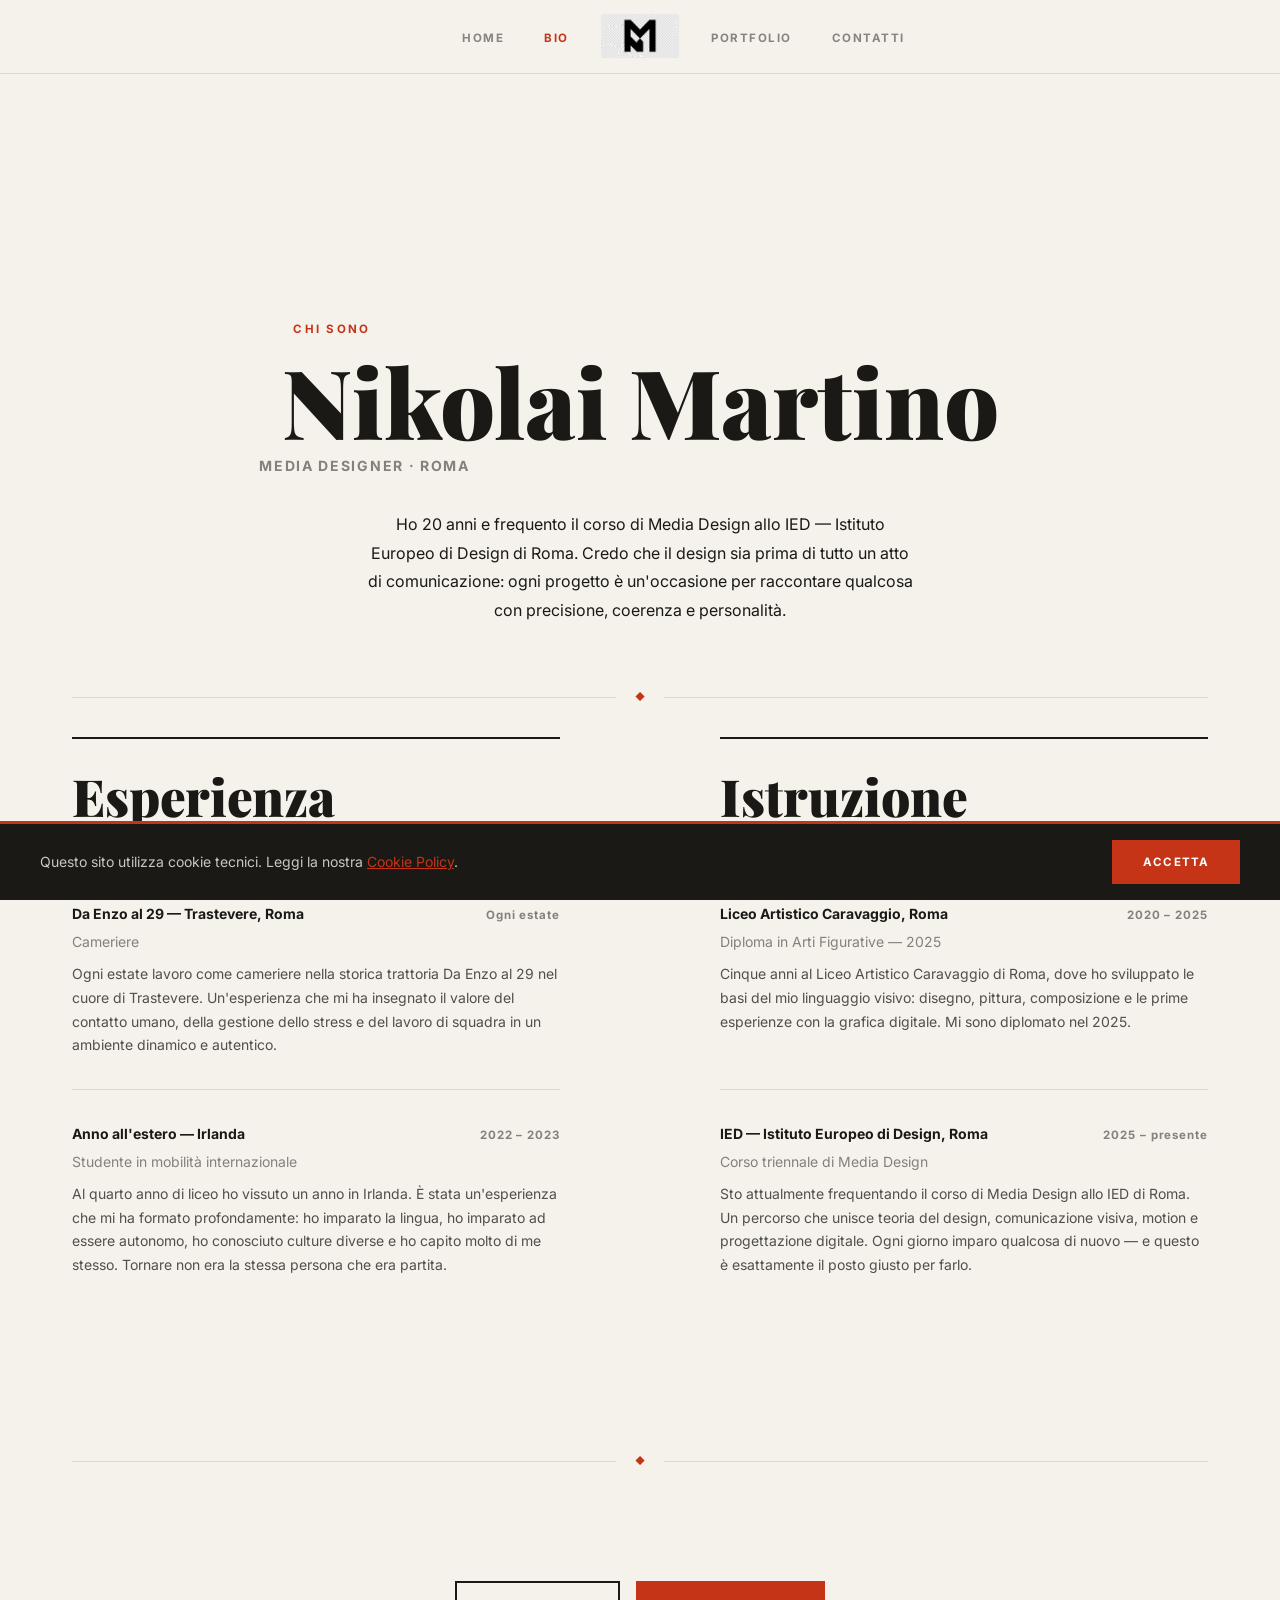
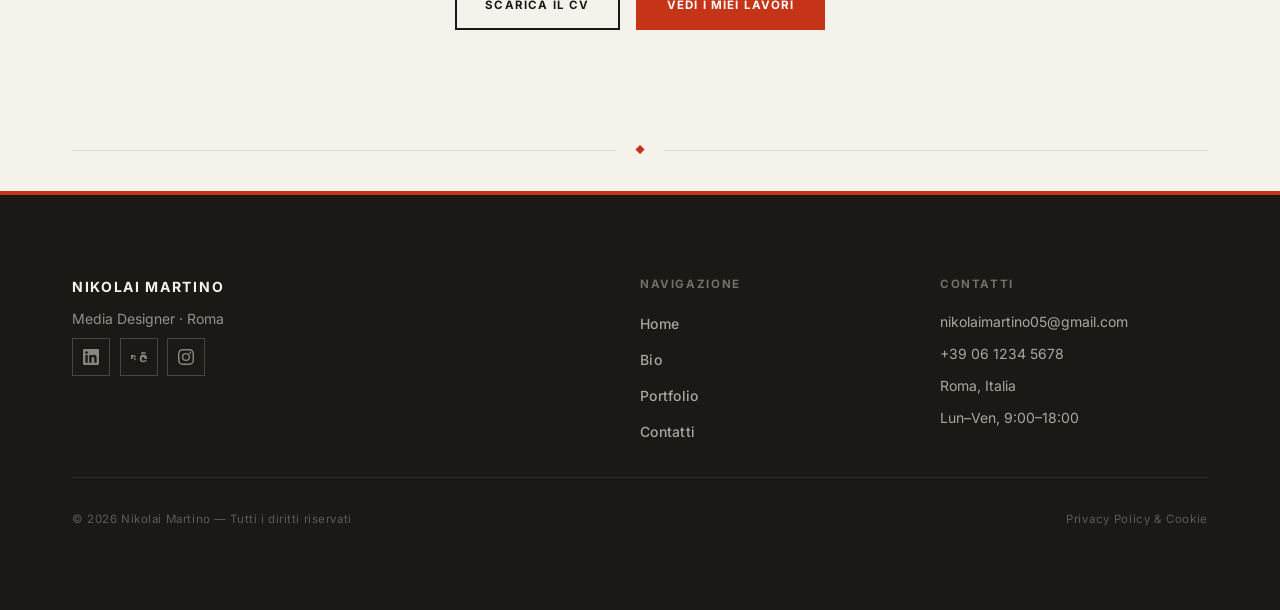
==== bio.html @ e09771e2 "Aggiorna il portfolio e prepara la pubblicazione su GitHub Pages. Include contenuti, contatti, socia" ====
<!DOCTYPE html>
<html lang="it">
<head>
  <meta charset="UTF-8">
  <meta name="viewport" content="width=device-width, initial-scale=1.0">

  <title>Bio — Nikolai Martino, Media Designer a Roma</title>
  <meta name="description" content="Scopri il percorso di Nikolai Martino: dal Liceo Artistico Caravaggio di Roma all'anno in Irlanda, fino allo IED di Roma nel corso di Media Design.">

  <!-- Open Graph -->
  <meta property="og:title" content="Bio — Nikolai Martino, Media Designer">
  <meta property="og:description" content="Formazione, esperienze e competenze di Nikolai Martino, studente di Media Design allo IED di Roma.">
  <meta property="og:image" content="img/foto/nikolai-profile.png">
  <meta property="og:url" content="https://nikolaimartino.com/bio.html">
  <meta property="og:type" content="profile">

  <!-- Favicon -->
  <link rel="icon" href="img/logo/logo-nm-clean.png" type="image/png">

  <!-- Google Fonts -->
  <link rel="preconnect" href="https://fonts.googleapis.com">
  <link rel="preconnect" href="https://fonts.gstatic.com" crossorigin>
  <link href="https://fonts.googleapis.com/css2?family=Inter:wght@400;500;700&family=Playfair+Display:wght@700;900&display=swap" rel="stylesheet">

  <link rel="stylesheet" href="css/style.css">
</head>
<body>

  <!-- ======================================================
       NAVBAR — split design with center logo
       ====================================================== -->
  <header class="navbar navbar--solid" role="banner">
    <nav class="navbar__inner" aria-label="Navigazione principale">

      <!-- Left links (desktop) -->
      <ul class="navbar__links navbar__links--left" role="list">
        <li><a href="index.html" class="navbar__link">Home</a></li>
        <li><a href="bio.html" class="navbar__link active" aria-current="page">Bio</a></li>
      </ul>

      <!-- Center: logo -->
      <a href="index.html" class="navbar__logo" aria-label="Nikolai Martino — Homepage">
        <img src="img/logo/logo-nm-clean.png" alt="Logo NM" class="navbar__logo-img">
      </a>

      <!-- Right links (desktop) -->
      <ul class="navbar__links navbar__links--right" role="list">
        <li><a href="portfolio.html" class="navbar__link">Portfolio</a></li>
        <li><a href="contatti.html" class="navbar__link">Contatti</a></li>
      </ul>

      <!-- Mobile hamburger -->
      <button
        class="navbar__toggle"
        aria-expanded="false"
        aria-controls="navbar-menu"
        aria-label="Apri menu di navigazione"
      >☰</button>

    </nav>

    <!-- Mobile dropdown menu -->
    <div class="navbar__mobile" id="navbar-menu">
      <ul class="navbar__mobile-links" role="list">
        <li><a href="index.html" class="navbar__link">Home</a></li>
        <li><a href="bio.html" class="navbar__link active">Bio</a></li>
        <li><a href="portfolio.html" class="navbar__link">Portfolio</a></li>
        <li><a href="contatti.html" class="navbar__link">Contatti</a></li>
      </ul>
    </div>
  </header>

  <main id="main-content">

    <!-- ====================================================
         HERO BIO
         ==================================================== -->
    <section class="bio-page-hero" aria-labelledby="bio-page-heading">
      <div class="container">
        <p class="bio-page-hero__label">Chi sono</p>
        <h1 class="bio-page-hero__name" id="bio-page-heading">Nikolai Martino</h1>
        <p class="bio-page-hero__role">Media Designer · Roma</p>
        <p class="bio-page-hero__lead">
          Ho 20 anni e frequento il corso di Media Design allo IED — Istituto Europeo di Design di Roma. Credo che il design sia prima di tutto un atto di comunicazione: ogni progetto è un'occasione per raccontare qualcosa con precisione, coerenza e personalità.
        </p>
      </div>
    </section>

    <!-- Ornamental divider -->
    <div class="bio-page-divider" aria-hidden="true">
      <span class="bio-page-divider__line"></span>
      <span class="bio-page-divider__ornament">◆</span>
      <span class="bio-page-divider__line"></span>
    </div>

    <!-- ====================================================
         ESPERIENZA + ISTRUZIONE — Alex Fisher two-column grid
         ==================================================== -->
    <section class="bio-grid-section" aria-label="Esperienza e istruzione">
      <div class="container">
        <!-- Flat grid: 2 columns, entries paired by row for aligned borders -->
        <div class="bio-grid">

          <!-- Row 1: Headings -->
          <h2 class="bio-col__heading">Esperienza</h2>
          <h2 class="bio-col__heading">Istruzione</h2>

          <!-- Row 2: First entries -->
          <div class="bio-entry">
            <div class="bio-entry__header">
              <p class="bio-entry__place">Da Enzo al 29 — Trastevere, Roma</p>
              <p class="bio-entry__year">Ogni estate</p>
            </div>
            <p class="bio-entry__role">Cameriere</p>
            <p class="bio-entry__desc">Ogni estate lavoro come cameriere nella storica trattoria Da Enzo al 29 nel cuore di Trastevere. Un'esperienza che mi ha insegnato il valore del contatto umano, della gestione dello stress e del lavoro di squadra in un ambiente dinamico e autentico.</p>
          </div>

          <div class="bio-entry">
            <div class="bio-entry__header">
              <p class="bio-entry__place">Liceo Artistico Caravaggio, Roma</p>
              <p class="bio-entry__year">2020 – 2025</p>
            </div>
            <p class="bio-entry__role">Diploma in Arti Figurative — 2025</p>
            <p class="bio-entry__desc">Cinque anni al Liceo Artistico Caravaggio di Roma, dove ho sviluppato le basi del mio linguaggio visivo: disegno, pittura, composizione e le prime esperienze con la grafica digitale. Mi sono diplomato nel 2025.</p>
          </div>

          <!-- Row 3: Second entries -->
          <div class="bio-entry">
            <div class="bio-entry__header">
              <p class="bio-entry__place">Anno all'estero — Irlanda</p>
              <p class="bio-entry__year">2022 – 2023</p>
            </div>
            <p class="bio-entry__role">Studente in mobilità internazionale</p>
            <p class="bio-entry__desc">Al quarto anno di liceo ho vissuto un anno in Irlanda. È stata un'esperienza che mi ha formato profondamente: ho imparato la lingua, ho imparato ad essere autonomo, ho conosciuto culture diverse e ho capito molto di me stesso. Tornare non era la stessa persona che era partita.</p>
          </div>

          <div class="bio-entry">
            <div class="bio-entry__header">
              <p class="bio-entry__place">IED — Istituto Europeo di Design, Roma</p>
              <p class="bio-entry__year">2025 – presente</p>
            </div>
            <p class="bio-entry__role">Corso triennale di Media Design</p>
            <p class="bio-entry__desc">Sto attualmente frequentando il corso di Media Design allo IED di Roma. Un percorso che unisce teoria del design, comunicazione visiva, motion e progettazione digitale. Ogni giorno imparo qualcosa di nuovo — e questo è esattamente il posto giusto per farlo.</p>
          </div>

        </div>
      </div>
    </section>

    <!-- Ornamental divider -->
    <div class="bio-page-divider" aria-hidden="true">
      <span class="bio-page-divider__line"></span>
      <span class="bio-page-divider__ornament">◆</span>
      <span class="bio-page-divider__line"></span>
    </div>

    <!-- CTA buttons -->
    <div class="bio-cta-row">
      <a href="img/cv/CV.pdf" class="btn btn--outline" download>Scarica il CV</a>
      <a href="portfolio.html" class="btn btn--primary">Vedi i miei lavori</a>
    </div>

    <!-- Ornamental divider -->
    <div class="bio-page-divider" aria-hidden="true">
      <span class="bio-page-divider__line"></span>
      <span class="bio-page-divider__ornament">◆</span>
      <span class="bio-page-divider__line"></span>
    </div>

  </main>

  <!-- ======================================================
       LIGHTBOX
       ====================================================== -->
  <div id="lightbox" class="lightbox" role="dialog" aria-modal="true" aria-label="Visualizzatore immagini">
    <button class="lightbox__close" aria-label="Chiudi lightbox">&#10005;</button>
    <div class="lightbox__content">
      <button class="lightbox__prev" aria-label="Immagine precedente">&#8592;</button>
      <img class="lightbox__img" src="" alt="">
      <button class="lightbox__next" aria-label="Immagine successiva">&#8594;</button>
    </div>
  </div>

  <!-- ======================================================
       FOOTER
       ====================================================== -->
  <footer class="footer" role="contentinfo">
    <div class="container">

      <div class="footer__grid">
        <div>
          <p class="footer__brand-name">Nikolai Martino</p>
          <p class="footer__tagline">Media Designer · Roma</p>
                    <div class="footer__social">
            <a href="https://www.linkedin.com/in/nikolai-martino-71b693373/" class="footer__social-link" aria-label="LinkedIn di Nikolai Martino" target="_blank" rel="noopener noreferrer">
              <svg viewBox="0 0 24 24" aria-hidden="true"><path d="M20.447 20.452h-3.554v-5.569c0-1.328-.027-3.037-1.852-3.037-1.853 0-2.136 1.445-2.136 2.939v5.667H9.351V9h3.414v1.561h.046c.477-.9 1.637-1.85 3.37-1.85 3.601 0 4.267 2.37 4.267 5.455v6.286zM5.337 7.433a2.062 2.062 0 0 1-2.063-2.065 2.064 2.064 0 1 1 2.063 2.065zm1.782 13.019H3.555V9h3.564v11.452zM22.225 0H1.771C.792 0 0 .774 0 1.729v20.542C0 23.227.792 24 1.771 24h20.451C23.2 24 24 23.227 24 22.271V1.729C24 .774 23.2 0 22.222 0h.003z"/></svg>
            </a>
            <a href="https://www.behance.net/nikolaimartino/moodboards" class="footer__social-link" aria-label="Behance di Nikolai Martino" target="_blank" rel="noopener noreferrer">
              <svg viewBox="0 0 24 24" aria-hidden="true"><path d="M22 7h-7V5h7v2zm1.726 10c-.442 1.297-2.029 3-5.101 3-3.074 0-5.564-1.729-5.564-5.675 0-3.91 2.325-5.92 5.466-5.92 3.082 0 4.964 1.782 5.375 4.426.078.506.109 1.188.095 2.14H15.97c.13 3.211 3.483 3.312 4.588 2.029H23.72zm-7.249-2h4.099c-.011-.474-.091-.925-.233-1.31-.347-.968-1.152-1.51-2.057-1.51-.966 0-1.868.542-2.246 1.51-.181.462-.277.925-.287 1.31h.724zm-11.178 0l-3.299-2.08V15h-3V9.001h5.001c2.001 0 3.001 1 3.001 3s-1 3-3.001 3h-2V15h2l3.299 2.08V15zm-3.299-4H3v2h2.001c.553 0 1.001-.448 1.001-1s-.448-1-1.001-1z"/></svg>
            </a>
            <a href="https://www.instagram.com/_nikomartino_/" class="footer__social-link" aria-label="Instagram di Nikolai Martino" target="_blank" rel="noopener noreferrer">
              <svg viewBox="0 0 24 24" aria-hidden="true"><path d="M12 2.163c3.204 0 3.584.012 4.85.07 3.252.148 4.771 1.691 4.919 4.919.058 1.265.069 1.645.069 4.849 0 3.205-.012 3.584-.069 4.849-.149 3.225-1.664 4.771-4.919 4.919-1.266.058-1.644.07-4.85.07-3.204 0-3.584-.012-4.849-.07-3.26-.149-4.771-1.699-4.919-4.92-.058-1.265-.07-1.644-.07-4.849 0-3.204.013-3.583.07-4.849.149-3.227 1.664-4.771 4.919-4.919 1.266-.057 1.645-.069 4.849-.069zm0-2.163c-3.259 0-3.667.014-4.947.072-4.358.2-6.78 2.618-6.98 6.98-.059 1.281-.073 1.689-.073 4.948 0 3.259.014 3.668.072 4.948.2 4.358 2.618 6.78 6.98 6.98 1.281.058 1.689.072 4.948.072 3.259 0 3.668-.014 4.948-.072 4.354-.2 6.782-2.618 6.979-6.98.059-1.28.073-1.689.073-4.948 0-3.259-.014-3.667-.072-4.947-.196-4.354-2.617-6.78-6.979-6.98-1.281-.059-1.69-.073-4.949-.073zm0 5.838a6.162 6.162 0 1 0 0 12.324 6.162 6.162 0 0 0 0-12.324zM12 16a4 4 0 1 1 0-8 4 4 0 0 1 0 8zm6.406-11.845a1.44 1.44 0 1 0 0 2.881 1.44 1.44 0 0 0 0-2.881z"/></svg>
            </a>
          </div>
</div>

        <nav aria-label="Navigazione footer">
          <p class="footer__heading">Navigazione</p>
          <ul class="footer__nav">
            <li><a href="index.html" class="footer__nav-link">Home</a></li>
            <li><a href="bio.html" class="footer__nav-link">Bio</a></li>
            <li><a href="portfolio.html" class="footer__nav-link">Portfolio</a></li>
            <li><a href="contatti.html" class="footer__nav-link">Contatti</a></li>
          </ul>
        </nav>

                <div>
          <p class="footer__heading">Contatti</p>
          <p class="footer__contact-item"><a href="mailto:nikolaimartino05@gmail.com">nikolaimartino05@gmail.com</a></p>
          <p class="footer__contact-item"><a href="tel:+390612345678">+39 06 1234 5678</a></p>
          <p class="footer__contact-item">Roma, Italia</p>
          <p class="footer__contact-item">Lun–Ven, 9:00–18:00</p>
        </div>

      </div>

      <div class="footer__bottom">
        <p class="footer__copy">&copy; 2026 Nikolai Martino — Tutti i diritti riservati</p>
        <a href="privacy.html" class="footer__privacy-link">Privacy Policy &amp; Cookie</a>
      </div>

    </div>
  </footer>

  <!-- Cookie Banner -->
  <div id="cookie-banner" class="cookie-banner" role="alert">
    <div class="cookie-banner__inner">
      <p class="cookie-banner__text">
        Questo sito utilizza cookie tecnici. Leggi la nostra <a href="privacy.html">Cookie Policy</a>.
      </p>
      <div class="cookie-banner__actions">
        <button id="accept-cookies" class="btn btn--primary">Accetta</button>
      </div>
    </div>
  </div>

  <script src="js/main.js"></script>
</body>
</html>
---- css/style.css ----
/* ============================================================
   DESIGN SYSTEM — Nikolai Martino Portfolio
   Editorial · Bold · Clean
   Inspired by alexfisherdesign.ca
   ============================================================ */

/* ------------------------------------------------------------
   1. CUSTOM PROPERTIES
   ------------------------------------------------------------ */
:root {
  --color-bg:      #f5f2ec;
  --color-surface: #eae5db;
  --color-text:    #1a1916;
  --color-accent:  #c63418;
  --color-primary: #1a1916;
  --color-muted:   rgba(26, 25, 22, 0.52);
  --color-border:  rgba(26, 25, 22, 0.12);

  --font-heading: 'Playfair Display', Georgia, serif;
  --font-body:    'Inter', system-ui, sans-serif;

  --size-xs:   0.72rem;
  --size-sm:   0.875rem;
  --size-base: 1rem;
  --size-lg:   1.25rem;
  --size-xl:   1.5rem;
  --size-2xl:  2rem;
  --size-3xl:  3rem;

  --space-xs:  0.5rem;
  --space-sm:  1rem;
  --space-md:  2rem;
  --space-lg:  5rem;
  --space-xl:  10rem;

  --radius-sm: 0px;
  --radius-md: 2px;
  --radius-lg: 4px;

  --transition-fast: 0.22s ease;
  --transition:      0.4s ease;
  --transition-slow: 0.75s ease;

  --max-width: 1200px;
}

/* ------------------------------------------------------------
   2. RESET & BASE
   ------------------------------------------------------------ */
*, *::before, *::after {
  box-sizing: border-box;
  margin: 0;
  padding: 0;
}

html { scroll-behavior: smooth; }

body {
  font-family: var(--font-body);
  font-size: var(--size-base);
  line-height: 1.7;
  color: var(--color-text);
  background-color: var(--color-bg);
  -webkit-font-smoothing: antialiased;
  overflow-x: hidden;
}

img {
  display: block;
  max-width: 100%;
  height: auto;
}

ul { list-style: none; }

a {
  color: var(--color-accent);
  text-decoration: none;
  transition: opacity var(--transition-fast);
}

a:hover { opacity: 0.72; }

/* ------------------------------------------------------------
   3. TIPOGRAFIA
   ------------------------------------------------------------ */
h1, h2, h3, h4, h5, h6 {
  font-family: var(--font-heading);
  font-weight: 900;
  line-height: 1.1;
  color: var(--color-text);
}

h1 { font-size: clamp(2.4rem, 6vw, 4.5rem); }
h2 { font-size: clamp(1.8rem, 4vw, 3rem); }
h3 { font-size: clamp(1.2rem, 2.5vw, 1.8rem); }
h4 { font-size: var(--size-lg); }

p {
  max-width: 65ch;
  color: var(--color-muted);
}

/* Uppercase label style — used across the site */
.label-caps {
  font-family: var(--font-body);
  font-size: var(--size-xs);
  font-weight: 700;
  letter-spacing: 0.14em;
  text-transform: uppercase;
  color: var(--color-muted);
}

.text-muted  { color: var(--color-muted); font-size: var(--size-sm); }
.text-center { text-align: center; }

/* ------------------------------------------------------------
   4. LAYOUT
   ------------------------------------------------------------ */
.container {
  width: 100%;
  max-width: var(--max-width);
  margin-inline: auto;
  padding-inline: var(--space-md);
}

.section      { padding-block: var(--space-lg); }
.section--alt { background-color: var(--color-surface); }
.section--dark {
  background-color: var(--color-primary);
  color: var(--color-bg);
}

/* Decorative section divider */
.section-divider {
  width: 100%;
  height: 1px;
  background: var(--color-border);
}

/* ------------------------------------------------------------
   5. NAVBAR — split design: [left links] [center logo] [right links]
   ------------------------------------------------------------ */
.navbar {
  position: fixed;
  width: 100%;
  top: 0;
  z-index: 200;
  background-color: var(--color-bg);
  border-bottom: 1px solid var(--color-border);
  transition: box-shadow var(--transition);
}

.navbar--scrolled {
  box-shadow: 0 2px 20px rgba(26, 25, 22, 0.07);
}

.navbar--solid { /* already has border-bottom from base */ }

.navbar__inner {
  display: grid;
  grid-template-columns: 1fr auto 1fr;
  align-items: center;
  max-width: var(--max-width);
  margin-inline: auto;
  padding: 0.9rem var(--space-md);
  gap: var(--space-md);
}

/* Center logo */
.navbar__logo {
  display: flex;
  align-items: center;
  justify-content: center;
  text-decoration: none;
  grid-column: 2;
}

.navbar__logo-img {
  height: 44px;
  width: auto;
  transition: transform 0.35s ease;
}

.navbar__logo:hover .navbar__logo-img { transform: scale(1.06); }
.navbar__logo:hover { opacity: 1; }

/* Link groups */
.navbar__links--left,
.navbar__links--right {
  display: flex;
  align-items: center;
  gap: 2.5rem;
  list-style: none;
}

.navbar__links--left  { justify-content: flex-end; }
.navbar__links--right { justify-content: flex-start; }

.navbar__link {
  color: var(--color-text);
  font-size: var(--size-xs);
  font-weight: 700;
  letter-spacing: 0.13em;
  text-transform: uppercase;
  opacity: 0.5;
  transition: opacity var(--transition-fast), color var(--transition-fast);
  text-decoration: none;
}

.navbar__link:hover  { opacity: 1; }
.navbar__link.active { opacity: 1; color: var(--color-accent); }

/* Mobile toggle — hidden on desktop */
.navbar__toggle {
  display: none;
  background: none;
  border: 1px solid var(--color-border);
  color: var(--color-text);
  font-size: var(--size-base);
  cursor: pointer;
  padding: 0.35rem 0.7rem;
  line-height: 1;
  transition: background var(--transition-fast);
}

.navbar__toggle:hover { background: var(--color-surface); }

/* Mobile dropdown */
.navbar__mobile {
  display: none;
  background-color: var(--color-bg);
  border-top: 1px solid var(--color-border);
  border-bottom: 2px solid var(--color-border);
}

.navbar__mobile.is-open { display: block; }

.navbar__mobile-links {
  max-width: var(--max-width);
  margin-inline: auto;
  padding: 0 var(--space-md) var(--space-sm);
  list-style: none;
}

.navbar__mobile-links li {
  border-bottom: 1px solid var(--color-border);
}

.navbar__mobile-links .navbar__link {
  display: block;
  padding: 0.85rem 0;
  font-size: var(--size-sm);
  opacity: 0.65;
}

.navbar__mobile-links .navbar__link:hover,
.navbar__mobile-links .navbar__link.active {
  opacity: 1;
}

/* Mobile layout */
@media (max-width: 767px) {
  .navbar__inner {
    grid-template-columns: auto 1fr auto;
    gap: 0;
    padding: 0.75rem var(--space-md);
  }

  .navbar__toggle { display: flex; align-items: center; }

  .navbar__links--left,
  .navbar__links--right { display: none; }

  /* Logo centers in middle column */
  .navbar__logo { grid-column: 2; }

  /* Toggle goes to third column */
  .navbar__toggle { grid-column: 3; }
}

/* ------------------------------------------------------------
   5b. SITE HERO — Alex Fisher style
   ------------------------------------------------------------ */
.site-hero {
  min-height: 100vh;
  display: flex;
  flex-direction: column;
  align-items: center;
  justify-content: center;
  padding-top: 72px;
  padding-inline: var(--space-md);
  background-color: var(--color-bg);
  position: relative;
  overflow: hidden;
}

/* Background video */
.site-hero__video {
  position: absolute;
  inset: 0;
  width: 100%;
  height: 100%;
  object-fit: cover;
  object-position: center;
  z-index: 0;
}

/* Overlay — high opacity to hide watermark while keeping video movement */
.site-hero__video-overlay {
  position: absolute;
  inset: 0;
  background: rgba(245, 242, 236, 0.22);
  z-index: 1;
}

.site-hero__name-wrap {
  display: flex;
  flex-direction: column;
  align-items: center;
  justify-content: center;
  text-align: center;
  width: 100%;
  position: relative;
  z-index: 2;
}

/* Big display name */
.site-hero__firstname,
.site-hero__lastname {
  font-family: var(--font-heading);
  font-weight: 900;
  font-size: clamp(4.5rem, 17vw, 13rem);
  line-height: 0.88;
  letter-spacing: -0.03em;
  color: var(--color-text);
  display: block;
  user-select: none;
}

/* Badge wrapper — main hero element */
.site-hero__badge-wrap {
  position: relative;
  width: clamp(280px, 42vw, 520px);
  height: clamp(280px, 42vw, 520px);
  flex-shrink: 0;
  border-radius: 50%;
  backdrop-filter: blur(10px) brightness(1.08);
  -webkit-backdrop-filter: blur(10px) brightness(1.08);
  background: rgba(245, 242, 236, 0.45);
}

/* Rotating SVG ring */
.site-hero__ring {
  width: 100%;
  height: 100%;
  animation: ring-spin 26s linear infinite;
  transform-origin: center;
}

.site-hero__ring-text {
  font-family: 'Inter', sans-serif;
  font-size: 12px;
  font-weight: 700;
  letter-spacing: 0.22em;
  fill: var(--color-text);
  text-transform: uppercase;
  filter: drop-shadow(0 1px 6px rgba(245, 242, 236, 0.95));
}

@keyframes ring-spin {
  from { transform: rotate(0deg); }
  to   { transform: rotate(360deg); }
}

/* Logo in center — stays static while ring rotates */
.site-hero__badge-logo {
  position: absolute;
  top: 50%;
  left: 50%;
  transform: translate(-50%, -50%);
  display: flex;
  flex-direction: column;
  align-items: center;
  gap: 6px;
}

.site-hero__badge-name {
  font-family: var(--font-heading);
  font-weight: 900;
  font-size: clamp(1.6rem, 4.5vw, 3.4rem);
  line-height: 1.05;
  letter-spacing: 0.03em;
  text-align: center;
  color: var(--color-text);
  text-transform: uppercase;
  text-shadow: 0 2px 16px rgba(245, 242, 236, 0.9), 0 1px 4px rgba(245, 242, 236, 1);
}

/* Thin ornament lines above and below logo */
.site-hero__badge-line {
  display: block;
  width: 1px;
  height: 14px;
  background-color: rgba(26, 25, 22, 0.18);
}

/* Scroll hint at bottom of hero */
.site-hero__scroll {
  position: absolute;
  bottom: 2rem;
  left: 50%;
  transform: translateX(-50%);
  display: flex;
  flex-direction: column;
  align-items: center;
  gap: 8px;
  text-decoration: none;
  color: var(--color-muted);
  z-index: 2;
}

.site-hero__scroll-label {
  font-size: 0.62rem;
  font-weight: 700;
  letter-spacing: 0.22em;
  text-transform: uppercase;
  animation: scroll-fade 2.4s ease infinite;
}

.site-hero__scroll-arrow {
  display: block;
  width: 1px;
  height: 36px;
  background: linear-gradient(to bottom, var(--color-muted), transparent);
  animation: scroll-drop 2.4s ease infinite;
}

@keyframes scroll-fade {
  0%, 100% { opacity: 0.4; }
  50%       { opacity: 1; }
}

@keyframes scroll-drop {
  0%   { transform: scaleY(0); transform-origin: top; }
  50%  { transform: scaleY(1); transform-origin: top; }
  51%  { transform: scaleY(1); transform-origin: bottom; }
  100% { transform: scaleY(0); transform-origin: bottom; }
}

/* Responsive hero */
@media (max-width: 480px) {
  .site-hero__badge-wrap {
    width: 260px;
    height: 260px;
  }

  .site-hero__badge-name {
    font-size: 1.4rem;
  }
}

/* ------------------------------------------------------------
   6. BUTTONS
   ------------------------------------------------------------ */
.btn {
  display: inline-block;
  padding: 0.8rem 1.8rem;
  font-family: var(--font-body);
  font-size: var(--size-xs);
  font-weight: 700;
  letter-spacing: 0.1em;
  text-transform: uppercase;
  cursor: pointer;
  border: 2px solid transparent;
  transition: background-color var(--transition-fast), color var(--transition-fast), border-color var(--transition-fast);
}

.btn--primary {
  background-color: var(--color-accent);
  color: #fff;
  border-color: var(--color-accent);
}

.btn--primary:hover {
  background-color: transparent;
  color: var(--color-accent);
  opacity: 1;
}

.btn--outline {
  background-color: transparent;
  color: var(--color-text);
  border-color: var(--color-text);
}

.btn--outline:hover {
  background-color: var(--color-text);
  color: var(--color-bg);
  opacity: 1;
}

.btn--outline-white {
  background-color: transparent;
  color: var(--color-bg);
  border-color: var(--color-bg);
}

.btn--outline-white:hover {
  background-color: var(--color-bg);
  color: var(--color-text);
  opacity: 1;
}

/* ------------------------------------------------------------
   7. CARDS  — Alex Fisher style: dark overlay on hover
   ------------------------------------------------------------ */
.card {
  position: relative;
  overflow: hidden;
  aspect-ratio: 4 / 3;
  background: var(--color-surface);
}

.card__link {
  display: block;
  height: 100%;
  position: relative;
  color: inherit;
  text-decoration: none;
}

.card__link:hover { opacity: 1; }

.card__img {
  width: 100%;
  height: 100%;
  object-fit: cover;
  transition: transform var(--transition-slow);
}

.card:hover .card__img {
  transform: scale(1.06);
}

/* Full overlay on hover — inspired by Alex Fisher's work cards */
.card__body {
  position: absolute;
  inset: 0;
  background: rgba(26, 25, 22, 0.88);
  display: flex;
  flex-direction: column;
  align-items: center;
  justify-content: center;
  padding: var(--space-md);
  text-align: center;
  opacity: 0;
  transition: opacity var(--transition);
}

.card:hover .card__body {
  opacity: 1;
}

.card__tag {
  font-size: var(--size-xs);
  font-weight: 700;
  letter-spacing: 0.16em;
  text-transform: uppercase;
  color: var(--color-accent);
  margin-bottom: 0.6rem;
  max-width: none;
}

.card__title {
  font-family: var(--font-body);
  font-size: clamp(1rem, 2.5vw, 1.4rem);
  font-weight: 700;
  letter-spacing: 0.08em;
  text-transform: uppercase;
  color: #fff;
  margin-bottom: 0.5rem;
}

.card__desc {
  font-size: var(--size-sm);
  color: rgba(255, 255, 255, 0.65);
  max-width: 28ch;
  margin-inline: auto;
  margin-top: 0.25rem;
  line-height: 1.6;
  /* In overlay these are always fully visible */
  opacity: 1;
  transform: none;
  transition: none;
}

/* Learn-more hint */
.card__body::after {
  content: 'Scopri il progetto →';
  display: block;
  margin-top: 1.2rem;
  font-size: var(--size-xs);
  font-weight: 700;
  letter-spacing: 0.12em;
  text-transform: uppercase;
  color: var(--color-accent);
}

/* ------------------------------------------------------------
   8. FOOTER  — dark like Alex Fisher
   ------------------------------------------------------------ */
.footer {
  background-color: var(--color-primary);
  color: var(--color-bg);
  padding-block: var(--space-lg);
  border-top: 4px solid var(--color-accent);
}

.footer__grid {
  display: grid;
  grid-template-columns: 1fr;
  gap: var(--space-md);
  margin-bottom: var(--space-md);
}

.footer__brand-name {
  font-family: var(--font-body);
  font-size: var(--size-sm);
  font-weight: 700;
  letter-spacing: 0.12em;
  text-transform: uppercase;
  color: var(--color-bg);
  margin-bottom: var(--space-xs);
  max-width: none;
}

.footer__tagline {
  color: rgba(245, 242, 236, 0.55);
  font-size: var(--size-sm);
  max-width: 30ch;
}

.footer__heading {
  font-family: var(--font-body);
  font-size: var(--size-xs);
  font-weight: 700;
  letter-spacing: 0.14em;
  text-transform: uppercase;
  color: rgba(245, 242, 236, 0.4);
  margin-bottom: var(--space-sm);
  max-width: none;
}

.footer__nav {
  display: flex;
  flex-direction: column;
  gap: 0.55rem;
}

.footer__nav-link {
  color: rgba(245, 242, 236, 0.65);
  font-size: var(--size-sm);
  text-decoration: none;
  font-weight: 500;
  letter-spacing: 0.02em;
  transition: color var(--transition-fast);
}

.footer__nav-link:hover {
  color: var(--color-bg);
  opacity: 1;
}

.footer__contact-item {
  color: rgba(245, 242, 236, 0.65);
  font-size: var(--size-sm);
  margin-bottom: 0.5rem;
  max-width: none;
}

.footer__contact-item a {
  color: rgba(245, 242, 236, 0.65);
  text-decoration: none;
  transition: color var(--transition-fast);
}

.footer__contact-item a:hover {
  color: var(--color-bg);
  opacity: 1;
}

.footer__social {
  display: flex;
  gap: 0.6rem;
  margin-top: var(--space-xs);
}

.footer__social-link {
  display: flex;
  align-items: center;
  justify-content: center;
  width: 38px;
  height: 38px;
  border: 1px solid rgba(245, 242, 236, 0.2);
  color: rgba(245, 242, 236, 0.5);
  text-decoration: none;
  transition: border-color var(--transition-fast), color var(--transition-fast);
}

.footer__social-link:hover {
  border-color: var(--color-accent);
  color: var(--color-accent);
  opacity: 1;
}

.footer__social-link svg {
  width: 16px;
  height: 16px;
  fill: currentColor;
}

.footer__bottom {
  border-top: 1px solid rgba(245, 242, 236, 0.1);
  padding-top: var(--space-md);
  display: flex;
  flex-wrap: wrap;
  justify-content: space-between;
  align-items: center;
  gap: var(--space-sm);
}

.footer__copy {
  color: rgba(245, 242, 236, 0.3);
  font-size: var(--size-xs);
  letter-spacing: 0.05em;
  max-width: none;
}

.footer__privacy-link {
  color: rgba(245, 242, 236, 0.3);
  font-size: var(--size-xs);
  letter-spacing: 0.06em;
  text-decoration: none;
  transition: color var(--transition-fast);
}

.footer__privacy-link:hover {
  color: var(--color-bg);
  opacity: 1;
}

@media (min-width: 768px) {
  .footer__grid { grid-template-columns: 2fr 1fr 1fr; }
}

/* ------------------------------------------------------------
   9. COOKIE BANNER
   ------------------------------------------------------------ */
.cookie-banner {
  display: none;
  position: fixed;
  bottom: 0;
  left: 0;
  right: 0;
  z-index: 999;
  background-color: var(--color-primary);
  border-top: 3px solid var(--color-accent);
  padding: var(--space-sm) var(--space-md);
}

.cookie-banner__inner {
  max-width: var(--max-width);
  margin-inline: auto;
  display: flex;
  flex-wrap: wrap;
  align-items: center;
  gap: var(--space-sm);
  justify-content: space-between;
}

.cookie-banner__text {
  color: rgba(245, 242, 236, 0.8);
  font-size: var(--size-sm);
  max-width: none;
}

.cookie-banner__text a { color: var(--color-accent); text-decoration: underline; }

.cookie-banner__actions {
  display: flex;
  gap: var(--space-sm);
  flex-shrink: 0;
}

/* ------------------------------------------------------------
   9b. WORK SCROLL — horizontal infinite auto-scroll strip
   ------------------------------------------------------------ */
.work-scroll {
  padding-block: var(--space-xl) var(--space-xl);
  background-color: var(--color-bg);
  overflow: hidden;
}

/* ============================================================ */
.work-scroll__header {
  display: flex;
  align-items: center;
  justify-content: center;
  gap: 1rem;
  margin-bottom: var(--space-lg);
}

.work-scroll__heading {
  font-family: var(--font-heading);
  font-size: clamp(2rem, 5vw, 3.5rem);
  font-weight: 900;
  letter-spacing: -0.02em;
  color: var(--color-text);
  line-height: 1;
}

.work-scroll__diamond {
  color: var(--color-accent);
  font-size: 0.8rem;
}

/* Viewport clips the scrolling track */
.work-scroll__viewport {
  overflow: hidden;
  width: 100%;
}

/* Scrolling track */
.work-scroll__track {
  display: flex;
  gap: 6px;
  width: max-content;
  animation: work-auto-scroll 38s linear infinite;
}

.work-scroll__track:hover {
  animation-play-state: paused;
}

@keyframes work-auto-scroll {
  from { transform: translateX(0); }
  to   { transform: translateX(-50%); }
}

/* Individual card */
.work-scroll__card {
  position: relative;
  display: block;
  width: clamp(420px, 45vw, 680px);
  aspect-ratio: 16 / 10;
  overflow: hidden;
  flex-shrink: 0;
  text-decoration: none;
}

.work-scroll__card img {
  width: 100%;
  height: 100%;
  object-fit: cover;
  object-position: center;
  display: block;
  transition: transform 0.6s cubic-bezier(0.25, 0.46, 0.45, 0.94);
}

.work-scroll__card:hover img {
  transform: scale(1.07);
}

/* Hover overlay */
.work-scroll__overlay {
  position: absolute;
  inset: 0;
  background: rgba(26, 25, 22, 0.78);
  display: flex;
  flex-direction: column;
  align-items: center;
  justify-content: center;
  gap: 0.5rem;
  opacity: 0;
  transition: opacity 0.4s ease;
  padding: var(--space-md);
  text-align: center;
}

.work-scroll__card:hover .work-scroll__overlay {
  opacity: 1;
}

.work-scroll__tag {
  font-size: var(--size-xs);
  font-weight: 700;
  letter-spacing: 0.15em;
  text-transform: uppercase;
  color: var(--color-accent);
  margin: 0;
}

.work-scroll__title {
  font-family: var(--font-heading);
  font-size: clamp(1.2rem, 2.5vw, 1.8rem);
  font-weight: 900;
  color: #fff;
  line-height: 1.1;
  margin: 0;
}

.work-scroll__cta {
  display: inline-block;
  margin-top: 0.5rem;
  font-size: var(--size-xs);
  font-weight: 700;
  letter-spacing: 0.1em;
  text-transform: uppercase;
  color: #fff;
  border-bottom: 1px solid rgba(255,255,255,0.5);
  padding-bottom: 2px;
  transition: border-color 0.3s ease, color 0.3s ease;
}

.work-scroll__card:hover .work-scroll__cta {
  color: var(--color-accent);
  border-color: var(--color-accent);
}

/* ------------------------------------------------------------
   10. CAROUSEL — crossfade with Ken Burns
   ------------------------------------------------------------ */
.carousel {
  position: relative;
  width: 100%;
  overflow: hidden;
  height: 100vh;
}

.carousel__track {
  position: relative;
  width: 100%;
  height: 100%;
}

.carousel__slide {
  position: absolute;
  inset: 0;
  opacity: 0;
  transition: opacity 1.2s ease;
  pointer-events: none;
}

.carousel__slide.is-active {
  opacity: 1;
  pointer-events: all;
}

.carousel__img {
  width: 100%;
  height: 100%;
  object-fit: cover;
  object-position: center;
  display: block;
  transform: scale(1.06);
  transition: transform 8s ease;
}

.carousel__slide.is-active .carousel__img {
  transform: scale(1);
}

/* Dark overlay — strong so bold white text pops */
.carousel__overlay {
  position: absolute;
  inset: 0;
  background: linear-gradient(
    160deg,
    rgba(26, 25, 22, 0.55) 0%,
    rgba(26, 25, 22, 0.78) 100%
  );
  display: flex;
  align-items: flex-end;
  justify-content: flex-start;
  padding: var(--space-lg) var(--space-lg) calc(var(--space-lg) + 3rem);
}

@media (max-width: 767px) {
  .carousel__overlay {
    align-items: center;
    justify-content: center;
    text-align: center;
    padding: var(--space-md);
  }
}

.carousel__content {
  max-width: 740px;
}

.carousel__tag {
  display: inline-block;
  font-family: var(--font-body);
  font-size: var(--size-xs);
  font-weight: 700;
  letter-spacing: 0.16em;
  text-transform: uppercase;
  color: var(--color-accent);
  margin-bottom: 0.75rem;
  max-width: none;
}

.carousel__title {
  font-family: var(--font-heading);
  font-size: clamp(2.5rem, 8vw, 6rem);
  font-weight: 900;
  color: #fff;
  margin-bottom: 1rem;
  line-height: 1;
  letter-spacing: -0.02em;
}

.carousel__desc {
  font-size: var(--size-base);
  color: rgba(245, 242, 236, 0.75);
  margin-bottom: var(--space-md);
  max-width: none;
  max-width: 46ch;
  line-height: 1.7;
}

/* Arrow buttons */
.carousel__btn-prev,
.carousel__btn-next {
  position: absolute;
  bottom: var(--space-md);
  background: none;
  border: 2px solid rgba(245, 242, 236, 0.5);
  color: #fff;
  width: 48px;
  height: 48px;
  font-size: var(--size-base);
  cursor: pointer;
  display: flex;
  align-items: center;
  justify-content: center;
  transition: background var(--transition-fast), border-color var(--transition-fast);
  z-index: 10;
}

.carousel__btn-prev { right: calc(var(--space-md) + 56px); }
.carousel__btn-next { right: var(--space-md); }

.carousel__btn-prev:hover,
.carousel__btn-next:hover {
  background: rgba(245, 242, 236, 0.15);
  border-color: #fff;
}

.carousel__dots {
  position: absolute;
  bottom: calc(var(--space-md) + 56px);
  right: var(--space-md);
  display: flex;
  gap: 8px;
  z-index: 10;
  flex-direction: column;
  align-items: flex-end;
}

@media (max-width: 767px) {
  .carousel__dots {
    bottom: var(--space-md);
    right: 50%;
    transform: translateX(50%);
    flex-direction: row;
  }
  .carousel__btn-prev,
  .carousel__btn-next { display: none; }
}

.carousel__dot {
  width: 5px;
  height: 5px;
  border-radius: 50%;
  background: rgba(245, 242, 236, 0.4);
  border: none;
  cursor: pointer;
  padding: 0;
  transition: background var(--transition-fast), width var(--transition-fast);
}

.carousel__dot.is-active {
  background: var(--color-accent);
  width: 20px;
  border-radius: 2px;
}

/* Small carousel variant for lavoro pages */
.carousel--small { height: 60vh; }

/* ------------------------------------------------------------
   11. LIGHTBOX
   ------------------------------------------------------------ */
.lightbox-trigger { cursor: zoom-in; }

.lightbox {
  display: none;
  position: fixed;
  inset: 0;
  z-index: 1000;
  background: rgba(10, 10, 8, 0.96);
  align-items: center;
  justify-content: center;
}

.lightbox.is-open { display: flex; }

.lightbox__content {
  position: relative;
  max-width: 90vw;
  max-height: 90vh;
  display: flex;
  align-items: center;
  gap: var(--space-sm);
}

.lightbox__img {
  max-width: 85vw;
  max-height: 85vh;
  object-fit: contain;
}

.lightbox__close {
  position: fixed;
  top: var(--space-md);
  right: var(--space-md);
  background: none;
  border: 2px solid rgba(245, 242, 236, 0.3);
  color: #fff;
  width: 42px;
  height: 42px;
  font-size: var(--size-base);
  cursor: pointer;
  display: flex;
  align-items: center;
  justify-content: center;
  transition: border-color var(--transition-fast);
  z-index: 1010;
  line-height: 1;
}

.lightbox__close:hover { border-color: #fff; }

.lightbox__prev,
.lightbox__next {
  background: none;
  border: 2px solid rgba(245, 242, 236, 0.25);
  color: #fff;
  width: 46px;
  height: 46px;
  font-size: var(--size-base);
  cursor: pointer;
  display: flex;
  align-items: center;
  justify-content: center;
  transition: border-color var(--transition-fast);
  flex-shrink: 0;
}

.lightbox__prev:hover,
.lightbox__next:hover { border-color: #fff; }

/* ------------------------------------------------------------
   12. MARQUEE / TICKER — dark strip like Alex Fisher
   ------------------------------------------------------------ */
.marquee {
  overflow: hidden;
  background-color: var(--color-primary);
  padding-block: 1rem;
  white-space: nowrap;
}

.marquee__track {
  display: inline-flex;
  animation: marquee-scroll 28s linear infinite;
}

.marquee__item {
  font-family: var(--font-body);
  font-size: var(--size-sm);
  font-weight: 700;
  letter-spacing: 0.12em;
  text-transform: uppercase;
  color: rgba(245, 242, 236, 0.9);
  margin-right: 2.5rem;
}

.marquee__sep {
  color: var(--color-accent);
  margin-right: 2.5rem;
  font-weight: 700;
}

@keyframes marquee-scroll {
  from { transform: translateX(0); }
  to   { transform: translateX(-50%); }
}

/* ------------------------------------------------------------
   14. SCROLL REVEAL
   ------------------------------------------------------------ */
.reveal {
  opacity: 0;
  transform: translateY(20px);
  transition: opacity 0.7s ease, transform 0.7s ease;
}

.reveal.is-visible {
  opacity: 1;
  transform: translateY(0);
}

/* ------------------------------------------------------------
   14b. BIO HERO — Alex Fisher style (index.html)
   ------------------------------------------------------------ */
.bio-hero {
  background-color: var(--color-bg);
  padding-block: var(--space-xl);
}

/* Ornamental divider */
.bio-hero__divider {
  display: flex;
  align-items: center;
  gap: 1rem;
  max-width: var(--max-width);
  margin-inline: auto;
  padding-inline: var(--space-md);
  margin-block: 0 var(--space-xl);
}

.bio-hero__divider + .bio-hero__inner + .bio-hero__divider {
  margin-block: var(--space-xl) 0;
}

.bio-hero__divider-line {
  flex: 1;
  height: 1px;
  background-color: var(--color-border);
}

.bio-hero__divider-diamond {
  color: var(--color-accent);
  font-size: 0.65rem;
  flex-shrink: 0;
}

/* Inner grid */
.bio-hero__inner {
  display: grid;
  grid-template-columns: 1fr 1fr;
  gap: var(--space-xl);
  align-items: center;
  max-width: var(--max-width);
  margin-inline: auto;
  padding-inline: var(--space-md);
}

/* Text side */
.bio-hero__greeting {
  font-family: var(--font-heading);
  font-size: clamp(3rem, 7vw, 5.5rem);
  font-weight: 900;
  color: var(--color-text);
  line-height: 1;
  margin-bottom: var(--space-md);
}

.bio-hero__body {
  font-size: var(--size-sm);
  line-height: 1.75;
  color: var(--color-text);
  margin-bottom: var(--space-sm);
  max-width: 50ch;
}

.bio-hero__actions {
  display: flex;
  flex-wrap: wrap;
  gap: 0.75rem;
  margin-top: var(--space-md);
}

.bio-hero__btn {
  display: inline-block;
}

.btn--ghost {
  background-color: transparent;
  color: var(--color-muted);
  border-color: transparent;
  padding-inline: 0;
  text-decoration: underline;
  text-underline-offset: 3px;
}

.btn--ghost:hover {
  color: var(--color-text);
  opacity: 1;
  background-color: transparent;
}

/* Photo side */
.bio-hero__photo-wrap {
  display: flex;
  justify-content: center;
  align-items: center;
}

/* Circle frame */
.bio-hero__photo-arch {
  position: relative;
  width: 100%;
  max-width: 480px;
  aspect-ratio: 1 / 1;
  border-radius: 50%;
  overflow: hidden;
  background-color: var(--color-surface);
}

.bio-hero__photo {
  width: 100%;
  height: 100%;
  object-fit: cover;
  object-position: center 35%;
  display: block;
  filter: grayscale(15%);
  transition: filter 0.5s ease;
}

.bio-hero__photo-arch:hover .bio-hero__photo {
  filter: grayscale(0%);
}

/* Responsive */
@media (max-width: 767px) {
  .bio-hero__inner {
    grid-template-columns: 1fr;
  }

  .bio-hero__photo-wrap {
    order: -1;
  }

  .bio-hero__photo-arch {
    max-width: 280px;
    margin-inline: auto;
  }
}

/* ------------------------------------------------------------
   15. SEZIONE BIO EXCERPT (index.html)
   ------------------------------------------------------------ */
.bio-excerpt {
  display: grid;
  grid-template-columns: 1fr;
  gap: var(--space-md);
  align-items: center;
}

.bio-excerpt__img-wrap {
  aspect-ratio: 3 / 4;
  overflow: hidden;
}

.bio-excerpt__img {
  width: 100%;
  height: 100%;
  object-fit: cover;
  object-position: 50% 15%;
  transition: transform var(--transition-slow);
}

.bio-excerpt__img-wrap:hover .bio-excerpt__img { transform: scale(1.03); }

.bio-excerpt__label {
  font-size: var(--size-xs);
  font-weight: 700;
  letter-spacing: 0.14em;
  text-transform: uppercase;
  color: var(--color-accent);
  margin-bottom: var(--space-sm);
  max-width: none;
}

.bio-excerpt__title { margin-bottom: var(--space-sm); }

.bio-excerpt__text {
  color: var(--color-muted);
  margin-bottom: var(--space-md);
}

.bio-excerpt__actions {
  display: flex;
  flex-wrap: wrap;
  gap: var(--space-sm);
  align-items: center;
}

@media (min-width: 768px) {
  .bio-excerpt {
    grid-template-columns: 1fr 1fr;
    gap: var(--space-lg);
  }
}

/* ------------------------------------------------------------
   16. FORM CONTATTI
   ------------------------------------------------------------ */
.form {
  display: flex;
  flex-direction: column;
  gap: var(--space-sm);
}

.form__row { display: grid; grid-template-columns: 1fr; gap: var(--space-sm); }

@media (min-width: 768px) {
  .form__row--2 { grid-template-columns: 1fr 1fr; }
}

.form__group { display: flex; flex-direction: column; gap: 0.4rem; }

.form__label {
  font-size: var(--size-xs);
  font-weight: 700;
  letter-spacing: 0.1em;
  text-transform: uppercase;
  color: var(--color-muted);
}

.form__label--white { color: rgba(245, 242, 236, 0.6); }

.form__input,
.form__textarea,
.form__select {
  padding: 0.8rem 1rem;
  border: 1px solid var(--color-border);
  font-family: var(--font-body);
  font-size: var(--size-base);
  color: var(--color-text);
  background-color: var(--color-bg);
  transition: border-color var(--transition-fast);
  width: 100%;
}

.form__input:focus,
.form__textarea:focus,
.form__select:focus {
  outline: none;
  border-color: var(--color-accent);
}

.form__input::placeholder,
.form__textarea::placeholder { color: var(--color-muted); opacity: 0.5; }

.form__textarea { min-height: 140px; resize: vertical; }

.form__checkbox-group { display: flex; gap: 0.75rem; align-items: flex-start; }
.form__checkbox { width: 16px; height: 16px; margin-top: 4px; flex-shrink: 0; accent-color: var(--color-accent); }

.form__checkbox-label {
  font-size: var(--size-sm);
  color: var(--color-muted);
  max-width: none;
}

.form__checkbox-label a { color: var(--color-accent); }

/* Form on dark background */
.form--dark .form__input,
.form--dark .form__textarea {
  background-color: rgba(245, 242, 236, 0.07);
  border-color: rgba(245, 242, 236, 0.15);
  color: var(--color-bg);
}

.form--dark .form__input::placeholder,
.form--dark .form__textarea::placeholder { color: rgba(245, 242, 236, 0.35); }

.form--dark .form__input:focus,
.form--dark .form__textarea:focus { border-color: var(--color-accent); }

/* ------------------------------------------------------------
   17. FIGURE / LIGHTBOX IMAGES
   ------------------------------------------------------------ */
figure { margin: 0; }

figcaption {
  font-size: var(--size-xs);
  color: var(--color-muted);
  margin-top: 0.5rem;
  font-style: italic;
  text-align: center;
  letter-spacing: 0.04em;
}

/* ------------------------------------------------------------
   18. BIO PAGE
   ------------------------------------------------------------ */
.bio-intro {
  padding-top: calc(var(--space-xl) + var(--space-md));
}

.bio-section {
  display: grid;
  grid-template-columns: 1fr;
  gap: var(--space-md);
  align-items: start;
  margin-bottom: var(--space-lg);
}

.bio-section--reverse { direction: ltr; }
.bio-section__text  { order: 2; }
.bio-section__media { order: 1; }

.bio-section__label {
  font-size: var(--size-xs);
  font-weight: 700;
  letter-spacing: 0.14em;
  text-transform: uppercase;
  color: var(--color-accent);
  margin-bottom: var(--space-xs);
  max-width: none;
}

.bio-section__title { margin-bottom: var(--space-sm); }
.bio-section__body  { color: var(--color-muted); margin-bottom: var(--space-sm); }

.bio-figure { overflow: hidden; }

.bio-figure img {
  width: 100%;
  height: 420px;
  object-fit: cover;
  transition: transform 0.6s ease;
}

.bio-figure:hover img { transform: scale(1.03); }

.skills-grid {
  display: grid;
  grid-template-columns: repeat(2, 1fr);
  gap: var(--space-sm);
  margin-top: var(--space-sm);
}

.skill-item {
  padding: var(--space-sm);
  border: 1px solid var(--color-border);
}

.skill-item__name {
  font-size: var(--size-sm);
  font-weight: 600;
  margin-bottom: 0.5rem;
  color: var(--color-text);
  max-width: none;
}

.skill-bar { height: 3px; background-color: var(--color-border); }
.skill-bar__fill {
  height: 100%;
  background-color: var(--color-accent);
  transition: width 1.2s ease;
}

@media (min-width: 768px) {
  .bio-section { grid-template-columns: 1fr 1fr; gap: var(--space-lg); }
  .bio-section--reverse .bio-section__text  { order: 1; }
  .bio-section--reverse .bio-section__media { order: 2; }
  .bio-section__text  { order: 1; }
  .bio-section__media { order: 2; }
}

/* ------------------------------------------------------------
   19. PAGINA PORTFOLIO
   ------------------------------------------------------------ */
.portfolio-hero {
  padding-top: calc(var(--space-xl) + var(--space-lg));
  padding-bottom: var(--space-lg);
  text-align: center;
  background-color: var(--color-surface);
  border-bottom: 1px solid var(--color-border);
}

.portfolio-hero__label {
  font-size: var(--size-xs);
  font-weight: 700;
  letter-spacing: 0.16em;
  text-transform: uppercase;
  color: var(--color-accent);
  margin-bottom: var(--space-xs);
  max-width: none;
}

.portfolio-hero__title { margin-bottom: var(--space-sm); }
.portfolio-hero__sub   { color: var(--color-muted); margin-inline: auto; }

.portfolio-filters {
  display: flex;
  flex-wrap: wrap;
  gap: var(--space-xs);
  justify-content: center;
  margin-bottom: var(--space-md);
  padding-top: var(--space-md);
}

.filter-btn {
  padding: 0.45rem 1.1rem;
  border: 2px solid var(--color-border);
  font-size: var(--size-xs);
  font-weight: 700;
  letter-spacing: 0.1em;
  text-transform: uppercase;
  cursor: pointer;
  background: transparent;
  color: var(--color-muted);
  font-family: var(--font-body);
  transition: all var(--transition-fast);
}

.filter-btn.is-active,
.filter-btn:hover {
  border-color: var(--color-text);
  color: var(--color-text);
  background: var(--color-text);
  color: var(--color-bg);
}

/* ------------------------------------------------------------
   20. PAGINE LAVORO (detail)
   ------------------------------------------------------------ */
.project-header {
  padding-top: calc(var(--space-xl) + var(--space-md));
  padding-bottom: var(--space-md);
}

.project-header__back {
  display: inline-flex;
  align-items: center;
  gap: 0.5rem;
  color: var(--color-muted);
  font-size: var(--size-xs);
  font-weight: 700;
  letter-spacing: 0.1em;
  text-transform: uppercase;
  text-decoration: none;
  margin-bottom: var(--space-md);
  transition: color var(--transition-fast), gap var(--transition-fast);
}

.project-header__back:hover {
  color: var(--color-text);
  gap: 0.75rem;
  opacity: 1;
}

.project-header__label {
  font-size: var(--size-xs);
  font-weight: 700;
  letter-spacing: 0.14em;
  text-transform: uppercase;
  color: var(--color-accent);
  margin-bottom: var(--space-xs);
  max-width: none;
}

.project-meta {
  display: flex;
  flex-wrap: wrap;
  gap: var(--space-md);
  margin-top: var(--space-md);
  padding-top: var(--space-md);
  border-top: 1px solid var(--color-border);
}

.project-meta__item {}

.project-meta__label {
  font-size: var(--size-xs);
  font-weight: 700;
  letter-spacing: 0.12em;
  text-transform: uppercase;
  color: var(--color-muted);
  margin-bottom: 0.25rem;
  max-width: none;
}

.project-meta__value {
  font-size: var(--size-sm);
  font-weight: 500;
  color: var(--color-text);
  max-width: none;
}

.project-body { max-width: 800px; }
.project-body p {
  max-width: none;
  margin-bottom: var(--space-sm);
  color: var(--color-muted);
  line-height: 1.8;
}
.project-body h2 { margin-top: var(--space-md); margin-bottom: var(--space-sm); }

/* ------------------------------------------------------------
   21. PAGINA CONTATTI
   ------------------------------------------------------------ */
.contatti-hero {
  padding-top: calc(var(--space-xl) + var(--space-lg));
  padding-bottom: var(--space-lg);
  background-color: var(--color-surface);
  border-bottom: 1px solid var(--color-border);
  text-align: center;
}

.contatti-hero__title  { margin-bottom: var(--space-xs); }
.contatti-hero__sub    { color: var(--color-muted); margin-inline: auto; }

.contatti-grid {
  display: grid;
  grid-template-columns: 1fr;
  gap: var(--space-lg);
  padding-block: var(--space-lg);
}

@media (min-width: 768px) {
  .contatti-grid { grid-template-columns: 1fr 1fr; }
}

.contatti-info__item {
  display: flex;
  gap: var(--space-sm);
  margin-bottom: var(--space-md);
  align-items: flex-start;
}

.contatti-info__icon {
  width: 40px;
  height: 40px;
  background-color: var(--color-surface);
  border: 1px solid var(--color-border);
  display: flex;
  align-items: center;
  justify-content: center;
  flex-shrink: 0;
  font-size: var(--size-base);
}

.contatti-info__label {
  font-size: var(--size-xs);
  font-weight: 700;
  letter-spacing: 0.12em;
  text-transform: uppercase;
  color: var(--color-muted);
  margin-bottom: 0.25rem;
  max-width: none;
}

.contatti-info__value {
  font-size: var(--size-sm);
  color: var(--color-text);
  max-width: none;
}

.contatti-info__value a { color: var(--color-accent); }

.map-wrap {
  width: 100%;
  height: 360px;
  overflow: hidden;
  border: 1px solid var(--color-border);
}

.map-wrap iframe { width: 100%; height: 100%; border: none; display: block; }

/* ------------------------------------------------------------
   21b. BIO PAGE — Alex Fisher style
   ------------------------------------------------------------ */

/* Hero */
.bio-page-hero {
  padding: calc(var(--space-xl) * 2) 0 var(--space-md);
  text-align: center;
}

.bio-page-hero__label {
  font-size: var(--size-xs);
  font-weight: 700;
  letter-spacing: 0.2em;
  text-transform: uppercase;
  color: var(--color-accent);
  margin-bottom: 0.75rem;
}

.bio-page-hero__name {
  font-family: var(--font-heading);
  font-size: clamp(3rem, 8vw, 6rem);
  font-weight: 900;
  color: var(--color-text);
  line-height: 1;
  margin-bottom: 0.4rem;
}

.bio-page-hero__role {
  font-size: var(--size-sm);
  font-weight: 700;
  letter-spacing: 0.12em;
  text-transform: uppercase;
  color: var(--color-muted);
  margin-bottom: var(--space-md);
}

.bio-page-hero__lead {
  max-width: 55ch;
  margin-inline: auto;
  font-size: var(--size-base);
  line-height: 1.8;
  color: var(--color-text);
}

/* Divider */
.bio-page-divider {
  display: flex;
  align-items: center;
  gap: 1.2rem;
  max-width: var(--max-width);
  margin: var(--space-md) auto;
  padding-inline: var(--space-md);
}

.bio-page-divider__line {
  flex: 1;
  height: 1px;
  background-color: var(--color-border);
}

.bio-page-divider__ornament {
  color: var(--color-accent);
  font-size: 0.6rem;
  flex-shrink: 0;
}

/* Two-column Esperienza / Istruzione */
.bio-grid-section {
  padding-block: 0 var(--space-lg);
}

.bio-grid {
  display: grid;
  grid-template-columns: 1fr 1fr;
  gap: 0 var(--space-xl);
  /* align-items: stretch so paired rows share the same height */
  align-items: stretch;
}

.bio-col__heading {
  font-family: var(--font-heading);
  font-size: clamp(2rem, 5vw, 3.2rem);
  font-weight: 900;
  color: var(--color-text);
  margin-bottom: var(--space-lg);
  line-height: 1;
  display: flex;
  align-items: flex-end;
}

/* Top border on headings (replaces .bio-col border) */
.bio-col__heading {
  border-top: 2px solid var(--color-text);
  padding-top: var(--space-md);
}

/* Entry row */
.bio-entry {
  padding-bottom: var(--space-md);
  margin-bottom: var(--space-md);
  border-bottom: 1px solid var(--color-border);
}

.bio-entry:nth-last-child(-n+2) {
  border-bottom: none;
}

.bio-entry__header {
  display: flex;
  justify-content: space-between;
  align-items: baseline;
  gap: 1rem;
  margin-bottom: 0.25rem;
  flex-wrap: wrap;
}

.bio-entry__place {
  font-weight: 700;
  font-size: var(--size-sm);
  color: var(--color-text);
}

.bio-entry__year {
  font-size: var(--size-xs);
  font-weight: 700;
  letter-spacing: 0.08em;
  color: var(--color-muted);
  white-space: nowrap;
}

.bio-entry__role {
  font-size: var(--size-sm);
  color: var(--color-muted);
  margin-bottom: 0.5rem;
}

.bio-entry__desc {
  font-size: var(--size-sm);
  line-height: 1.7;
  color: var(--color-text);
  opacity: 0.75;
}

/* Tools section */
.bio-tools-section {
  padding-block: 0 var(--space-xl);
  text-align: center;
}

.bio-tools-section__heading {
  font-family: var(--font-heading);
  font-size: clamp(2rem, 5vw, 3.2rem);
  font-weight: 900;
  color: var(--color-text);
  margin-bottom: 0.5rem;
}

.bio-tools-section__sub {
  color: var(--color-muted);
  font-size: var(--size-sm);
  margin-bottom: var(--space-lg);
}

.bio-tools-grid {
  display: grid;
  grid-template-columns: repeat(3, 1fr);
  gap: 0;
  max-width: 700px;
  margin-inline: auto;
  margin-bottom: var(--space-lg);
  border: 1px solid var(--color-border);
}

.bio-tool {
  padding: 1.2rem var(--space-md);
  border-right: 1px solid var(--color-border);
  border-bottom: 1px solid var(--color-border);
  text-align: left;
}

.bio-tool:nth-child(3n) { border-right: none; }
.bio-tool:nth-last-child(-n+3) { border-bottom: none; }

.bio-tool__name {
  font-weight: 700;
  font-size: var(--size-sm);
  color: var(--color-text);
  margin-bottom: 0.2rem;
}

.bio-tool__level {
  font-size: var(--size-xs);
  font-weight: 700;
  letter-spacing: 0.1em;
  text-transform: uppercase;
  color: var(--color-accent);
}

.bio-tools-cta,
/* Bio gallery section (photos with lightbox) */
.bio-gallery-section {
  padding-block: var(--space-lg);
}

.bio-gallery {
  display: flex;
  flex-wrap: wrap;
  justify-content: center;
  gap: var(--space-md);
}

.bio-gallery__item {
  margin: 0;
  flex: 0 0 clamp(200px, 40%, 400px);
}

.bio-gallery__img {
  width: 100%;
  aspect-ratio: 4 / 5;
  object-fit: cover;
  object-position: center top;
  border-radius: 4px;
  display: block;
  cursor: zoom-in;
  transition: transform 0.35s ease, box-shadow 0.35s ease;
}

.bio-gallery__img:hover {
  transform: scale(1.02);
  box-shadow: 0 12px 40px rgba(20, 18, 14, 0.18);
}

.bio-gallery__cap {
  font-size: var(--size-xs);
  color: var(--color-muted);
  text-align: center;
  margin-top: 0.5rem;
  font-style: italic;
}

.bio-cta-row {
  display: flex;
  justify-content: center;
  gap: var(--space-sm);
  flex-wrap: wrap;
  padding: var(--space-lg) var(--space-md);
}

/* Responsive */
@media (max-width: 767px) {
  .bio-grid {
    grid-template-columns: 1fr;
    gap: var(--space-lg);
  }

  .bio-tools-grid {
    grid-template-columns: repeat(2, 1fr);
  }

  .bio-tool:nth-child(3n) { border-right: 1px solid var(--color-border); }
  .bio-tool:nth-child(2n) { border-right: none; }
  .bio-tool:nth-last-child(-n+3) { border-bottom: 1px solid var(--color-border); }
  .bio-tool:nth-last-child(-n+2) { border-bottom: none; }
}

/* ------------------------------------------------------------
   21c. PORTFOLIO PAGE — editorial project layout
   ------------------------------------------------------------ */

/* Intro */
.pf-intro {
  padding: calc(var(--space-xl) * 2) 0 var(--space-lg);
  text-align: center;
}

.pf-intro__label {
  font-size: var(--size-xs);
  font-weight: 700;
  letter-spacing: 0.2em;
  text-transform: uppercase;
  color: var(--color-accent);
  margin-bottom: 0.6rem;
}

.pf-intro__title {
  font-family: var(--font-heading);
  font-size: clamp(3.5rem, 10vw, 7rem);
  font-weight: 900;
  color: var(--color-text);
  line-height: 1;
  margin-bottom: var(--space-lg);
}

.pf-intro__body {
  max-width: 65ch;
  margin-inline: auto;
}

.pf-intro__lead {
  font-family: var(--font-heading);
  font-size: clamp(1.2rem, 2.5vw, 1.6rem);
  font-weight: 700;
  color: var(--color-text);
  margin-bottom: 0.75rem;
  font-style: italic;
}

.pf-intro__text {
  font-size: var(--size-base);
  line-height: 1.8;
  color: var(--color-text);
  opacity: 0.8;
}

/* ---- Project article ---- */
.pf-project {
  padding-block: var(--space-xl);
}

/* Big background number */
.pf-project__header {
  position: relative;
  margin-bottom: var(--space-lg);
}

.pf-project__num {
  position: absolute;
  top: -0.2em;
  right: 0;
  font-family: var(--font-heading);
  font-size: clamp(4.5rem, 12vw, 9rem);
  font-weight: 900;
  line-height: 1;
  user-select: none;
  pointer-events: none;
  /* Neon effect */
  color: #ff2a1a;
  opacity: 0.72;
  text-shadow:
    0 0 4px #fff,
    0 0 10px #ff2a1a,
    0 0 28px #ff2a1a,
    0 0 60px #c63418,
    0 0 110px #c63418;
  animation: neon-num-pulse 3s ease-in-out infinite;
}

@keyframes neon-num-pulse {
  0%, 100% {
    opacity: 0.72;
    text-shadow:
      0 0 4px #fff,
      0 0 10px #ff2a1a,
      0 0 28px #ff2a1a,
      0 0 60px #c63418,
      0 0 110px #c63418;
  }
  50% {
    opacity: 0.55;
    text-shadow:
      0 0 2px #fff,
      0 0 6px #ff2a1a,
      0 0 16px #ff2a1a,
      0 0 40px #c63418,
      0 0 80px #c63418;
  }
}

.pf-project__meta-row {
  display: flex;
  align-items: center;
  gap: 1.2rem;
  margin-bottom: 0.75rem;
}

.pf-project__tag {
  font-size: var(--size-xs);
  font-weight: 700;
  letter-spacing: 0.15em;
  text-transform: uppercase;
  color: var(--color-accent);
}

.pf-project__year {
  font-size: var(--size-xs);
  font-weight: 700;
  letter-spacing: 0.1em;
  color: var(--color-muted);
}

.pf-project__title {
  font-family: var(--font-heading);
  font-size: clamp(2rem, 5vw, 3.8rem);
  font-weight: 900;
  color: var(--color-text);
  line-height: 1.05;
  max-width: calc(100% - 10rem);
}

/* Description + side info two-col */
.pf-project__body {
  display: grid;
  grid-template-columns: 1fr auto;
  gap: var(--space-xl);
  align-items: start;
  margin-bottom: var(--space-lg);
}

.pf-project__desc p {
  font-size: var(--size-base);
  line-height: 1.8;
  color: var(--color-text);
  margin-bottom: 0.75rem;
  max-width: 55ch;
}

.pf-project__desc p:last-child { margin-bottom: 0; }

.pf-project__info {
  display: flex;
  flex-direction: column;
  gap: var(--space-sm);
  min-width: 160px;
  border-left: 2px solid var(--color-border);
  padding-left: var(--space-md);
}

.pf-project__info-label {
  font-size: var(--size-xs);
  font-weight: 700;
  letter-spacing: 0.12em;
  text-transform: uppercase;
  color: var(--color-muted);
  margin-bottom: 0.15rem;
}

.pf-project__info-val {
  font-size: var(--size-sm);
  font-weight: 700;
  color: var(--color-text);
}

/* Watch CTA */
.pf-project__cta-wrap {
  margin-bottom: var(--space-lg);
}

/* Project preview figure */
.pf-project__figure {
  margin: var(--space-md) 0 var(--space-sm);
  max-width: 680px;
}

.pf-project__preview {
  width: 100%;
  aspect-ratio: 16 / 9;
  object-fit: cover;
  border-radius: 4px;
  display: block;
  cursor: zoom-in;
  transition: transform 0.35s ease, box-shadow 0.35s ease;
}

.pf-project__preview:hover {
  transform: scale(1.015);
  box-shadow: 0 10px 35px rgba(20,18,14,0.12);
}

.pf-project__figcap {
  font-size: var(--size-xs);
  color: var(--color-muted);
  margin-top: 0.45rem;
  font-style: italic;
}

.pf-project__watch-btn {
  font-size: var(--size-sm);
  padding: 0.85rem 2rem;
}

/* Horizontal rule */
.pf-project__hr {
  border: none;
  border-top: 1px solid var(--color-border);
  margin-bottom: var(--space-xl);
}

/* ---- Video blocks ---- */
.pf-video-block {
  margin-bottom: var(--space-xl);
}

.pf-video-block__label-row {
  display: flex;
  align-items: center;
  gap: 1.2rem;
  margin-bottom: 0.6rem;
}

.pf-video-block__num {
  font-family: var(--font-heading);
  font-size: 1.4rem;
  font-weight: 900;
  color: var(--color-accent);
  line-height: 1;
}

.pf-video-block__tag {
  font-size: var(--size-xs);
  font-weight: 700;
  letter-spacing: 0.15em;
  text-transform: uppercase;
  color: var(--color-muted);
  margin-bottom: 0.15rem;
}

.pf-video-block__title {
  font-family: var(--font-heading);
  font-size: clamp(1.2rem, 2.5vw, 1.8rem);
  font-weight: 900;
  color: var(--color-text);
}

.pf-video-block__caption {
  font-size: var(--size-sm);
  line-height: 1.7;
  color: var(--color-text);
  opacity: 0.7;
  max-width: 60ch;
  margin-bottom: var(--space-md);
}

.pf-video-block__player {
  width: 100%;
  background: #000;
  border-radius: 4px;
  overflow: hidden;
}

.pf-video {
  width: 100%;
  max-height: 70vh;
  display: block;
  background: #000;
}

/* ---- Project video page (portfolio-video.html) ---- */
.pv-back {
  display: block;
  text-align: center;
  font-size: var(--size-xs);
  font-weight: 700;
  letter-spacing: 0.1em;
  text-transform: uppercase;
  color: var(--color-muted);
  text-decoration: none;
  margin-bottom: var(--space-lg);
  margin-top: var(--space-md);
  transition: color var(--transition-fast);
}

.pv-back:hover { color: var(--color-accent); }

.pv-hero {
  padding: calc(var(--space-xl) * 1.5) 0 var(--space-lg);
  text-align: center;
}

.pv-hero__meta {
  display: flex;
  align-items: center;
  justify-content: center;
  gap: 0.6rem;
  margin-bottom: 0.75rem;
}

.pv-hero__tag {
  font-size: var(--size-xs);
  font-weight: 700;
  letter-spacing: 0.15em;
  text-transform: uppercase;
  color: var(--color-accent);
}

.pv-hero__dot { color: var(--color-border); }

.pv-hero__year {
  font-size: var(--size-xs);
  font-weight: 700;
  letter-spacing: 0.1em;
  color: var(--color-muted);
}

.pv-hero__title {
  font-family: var(--font-heading);
  font-size: clamp(3rem, 9vw, 6.5rem);
  font-weight: 900;
  color: var(--color-text);
  line-height: 1;
  margin-bottom: var(--space-md);
}

.pv-hero__sub {
  font-size: var(--size-base);
  line-height: 1.8;
  color: var(--color-text);
  opacity: 0.8;
  max-width: 62ch;
  margin-inline: auto;
  margin-bottom: var(--space-md);
}

.pv-hero__chips {
  display: flex;
  flex-wrap: wrap;
  gap: 0.5rem;
  justify-content: center;
}

.pv-chip {
  display: inline-block;
  padding: 0.3rem 0.9rem;
  border: 1px solid var(--color-border);
  font-size: var(--size-xs);
  font-weight: 700;
  letter-spacing: 0.1em;
  text-transform: uppercase;
  color: var(--color-text);
  border-radius: 2px;
}

/* Video sections */
.pv-section {
  padding-block: var(--space-lg) var(--space-xl);
}

.pv-section__header {
  display: flex;
  align-items: center;
  gap: 1.2rem;
  margin-bottom: 0.75rem;
}

.pv-section__num {
  font-family: var(--font-heading);
  font-size: 1.6rem;
  font-weight: 900;
  color: var(--color-accent);
  line-height: 1;
}

.pv-section__label {
  font-size: var(--size-xs);
  font-weight: 700;
  letter-spacing: 0.15em;
  text-transform: uppercase;
  color: var(--color-muted);
  margin-bottom: 0.15rem;
}

.pv-section__title {
  font-family: var(--font-heading);
  font-size: clamp(1.4rem, 3vw, 2.2rem);
  font-weight: 900;
  color: var(--color-text);
}

.pv-section__desc {
  font-size: var(--size-base);
  line-height: 1.75;
  color: var(--color-text);
  opacity: 0.75;
  max-width: 60ch;
  margin-bottom: var(--space-lg);
}

.pv-player-wrap {
  width: 100%;
  background: #0c0b0a;
  border-radius: 4px;
  overflow: hidden;
  box-shadow: 0 8px 40px rgba(0,0,0,0.18);
}

.pv-player {
  width: 100%;
  max-height: 72vh;
  display: block;
}

.pv-footer-nav {
  padding: var(--space-lg) 0 var(--space-xl);
  text-align: center;
}

/* ------------------------------------------------------------
   PHOTOSHOP GALLERY PAGE
   ------------------------------------------------------------ */

.ps-gallery-section {
  padding-block: var(--space-lg) var(--space-xl);
}

/* Center section header + description within gallery sections */
.ps-gallery-section .pv-section__header {
  justify-content: center;
}

.ps-gallery-section .pv-section__desc {
  text-align: center;
  max-width: 640px;
  margin-inline: auto;
}

/* Gallery grids */
.ps-gallery {
  display: grid;
  gap: 1.25rem;
  margin-top: var(--space-md);
  margin-inline: auto;
}

/* Square covers (1:1) — 3 columns */
.ps-gallery--square {
  grid-template-columns: repeat(3, minmax(0, 320px));
  justify-content: center;
}

/* Wide landscape (4:3) — 2 columns */
.ps-gallery--wide {
  grid-template-columns: repeat(2, minmax(0, 440px));
  max-width: 920px;
  justify-content: center;
}

/* Portrait/poster (3:4) — 4 columns */
.ps-gallery--portrait {
  grid-template-columns: repeat(4, minmax(0, 260px));
  justify-content: center;
}

/* Portrait/poster — 3 columns */
.ps-gallery--portrait-3 {
  grid-template-columns: repeat(3, minmax(0, 260px));
  justify-content: center;
}

.ps-gallery__item {
  margin: 0;
  display: flex;
  flex-direction: column;
}

.ps-gallery__btn {
  position: relative;
  display: block;
  width: 100%;
  padding: 0;
  border: none;
  background: none;
  cursor: zoom-in;
  overflow: hidden;
  border-radius: 4px;
  flex: 1;
}

/* Aspect ratios */
.ps-gallery--square .ps-gallery__btn { aspect-ratio: 1 / 1; }
.ps-gallery--wide .ps-gallery__btn { aspect-ratio: 4 / 3; }
.ps-gallery--portrait .ps-gallery__btn,
.ps-gallery--portrait-3 .ps-gallery__btn { aspect-ratio: 3 / 4; }

.ps-gallery__img {
  width: 100%;
  height: 100%;
  object-fit: cover;
  object-position: center center;
  display: block;
  transition: transform 0.45s ease;
}

.ps-gallery__overlay {
  position: absolute;
  inset: 0;
  background: rgba(20, 18, 14, 0.5);
  display: flex;
  align-items: center;
  justify-content: center;
  opacity: 0;
  transition: opacity 0.3s ease;
}

.ps-gallery__zoom {
  font-size: 2.5rem;
  color: var(--color-bg);
  line-height: 1;
  transform: scale(0.7);
  transition: transform 0.3s ease;
}

.ps-gallery__btn:hover .ps-gallery__img { transform: scale(1.04); }
.ps-gallery__img--top { object-position: center top; }
.ps-gallery__btn:hover .ps-gallery__overlay { opacity: 1; }
.ps-gallery__btn:hover .ps-gallery__zoom { transform: scale(1); }
.ps-gallery__btn:focus-visible { outline: 2px solid var(--color-primary); outline-offset: 2px; }

.ps-gallery__cap {
  font-size: var(--size-xs);
  font-weight: 600;
  letter-spacing: 0.08em;
  text-transform: uppercase;
  color: var(--color-muted);
  margin-top: 0.5rem;
  text-align: center;
  white-space: nowrap;
  overflow: hidden;
  text-overflow: ellipsis;
  max-width: 100%;
}

/* Lightbox */
.ps-lightbox {
  position: fixed;
  inset: 0;
  z-index: 2000;
  display: flex;
  align-items: center;
  justify-content: center;
  padding: var(--space-md);
}

.ps-lightbox[hidden] { display: none; }

.ps-lightbox__backdrop {
  position: absolute;
  inset: 0;
  background: rgba(14, 12, 8, 0.92);
  backdrop-filter: blur(6px);
  cursor: zoom-out;
}

.ps-lightbox__figure {
  position: relative;
  z-index: 1;
  display: flex;
  flex-direction: column;
  align-items: center;
  max-width: min(90vw, 900px);
  max-height: 90vh;
  margin: 0;
}

.ps-lightbox__img {
  max-width: 100%;
  max-height: 80vh;
  object-fit: contain;
  border-radius: 4px;
  box-shadow: 0 24px 80px rgba(0,0,0,0.6);
  display: block;
}

.ps-lightbox__cap {
  font-size: var(--size-xs);
  color: rgba(245, 242, 236, 0.6);
  text-align: center;
  margin-top: 0.75rem;
  max-width: 600px;
  line-height: 1.5;
}

.ps-lightbox__close {
  position: fixed;
  top: var(--space-sm);
  right: var(--space-sm);
  z-index: 2;
  background: rgba(245, 242, 236, 0.15);
  border: 1px solid rgba(245, 242, 236, 0.25);
  color: var(--color-bg);
  font-size: 1.25rem;
  width: 2.5rem;
  height: 2.5rem;
  border-radius: 50%;
  cursor: pointer;
  display: flex;
  align-items: center;
  justify-content: center;
  transition: background 0.2s;
}

.ps-lightbox__close:hover { background: rgba(245, 242, 236, 0.3); }

/* Landscape galleries — 4:3 ratio (for Illustrator pages) */
.ps-gallery--landscape-3 {
  grid-template-columns: repeat(3, minmax(0, 380px));
  justify-content: center;
}

.ps-gallery--landscape-4 {
  grid-template-columns: repeat(4, minmax(0, 280px));
  justify-content: center;
}

.ps-gallery--landscape-5 {
  grid-template-columns: repeat(5, minmax(0, 226px));
  justify-content: center;
}

.ps-gallery--landscape-3 .ps-gallery__btn,
.ps-gallery--landscape-4 .ps-gallery__btn,
.ps-gallery--landscape-5 .ps-gallery__btn {
  aspect-ratio: 4 / 3;
}

/* Logo sub-group header within a section */
.ps-logo-group {
  margin-top: var(--space-lg);
  margin-bottom: var(--space-sm);
  text-align: center;
}

.ps-logo-group__label {
  font-size: var(--size-xs);
  font-weight: 700;
  letter-spacing: 0.18em;
  text-transform: uppercase;
  color: var(--color-muted);
}

.ps-logo-group__title {
  font-family: var(--font-heading);
  font-size: clamp(1.4rem, 3vw, 2rem);
  font-weight: 900;
  color: var(--color-text);
  margin-top: 0.2rem;
}

/* Flex-centered gallery — centra automaticamente righe parziali (es. 5 items in 3 col) */
.ps-gallery--portrait-flex {
  display: flex;
  flex-wrap: wrap;
  justify-content: center;
  gap: 1.25rem;
  max-width: calc(3 * 260px + 2 * 1.25rem);
  margin-inline: auto;
}

.ps-gallery--portrait-flex .ps-gallery__item {
  flex: 0 0 260px;
  max-width: 260px;
}

.ps-gallery--portrait-flex .ps-gallery__btn {
  aspect-ratio: 3 / 4;
  width: 100%;
}

@media (max-width: 900px) {
  .ps-gallery--portrait-flex .ps-gallery__item {
    flex: 0 0 calc(50% - 0.625rem);
    max-width: 260px;
  }
}

@media (max-width: 600px) {
  .ps-gallery--portrait-flex .ps-gallery__item {
    flex: 0 0 calc(50% - 0.625rem);
    max-width: 180px;
  }
}

/* Responsive gallery */
@media (max-width: 900px) {
  .ps-gallery--portrait,
  .ps-gallery--portrait-3 {
    grid-template-columns: repeat(2, minmax(0, 260px));
  }

  .ps-gallery--landscape-4,
  .ps-gallery--landscape-5 {
    grid-template-columns: repeat(2, minmax(0, 280px));
  }
}

@media (max-width: 600px) {
  .ps-gallery--square {
    grid-template-columns: repeat(2, minmax(0, 180px));
  }
  .ps-gallery--wide {
    grid-template-columns: minmax(0, 440px);
  }
  .ps-gallery--portrait,
  .ps-gallery--portrait-3 {
    grid-template-columns: repeat(2, minmax(0, 180px));
  }

  .ps-gallery--landscape-3,
  .ps-gallery--landscape-4,
  .ps-gallery--landscape-5 {
    grid-template-columns: repeat(2, minmax(0, 180px));
  }
}

/* Coming soon placeholder */
.pf-coming-soon {
  padding: var(--space-xl) 0;
  text-align: center;
}

.pf-coming-soon__text {
  font-family: var(--font-heading);
  font-size: clamp(1.5rem, 4vw, 2.5rem);
  font-weight: 900;
  color: var(--color-text);
  opacity: 0.25;
}

.pf-coming-soon__sub {
  font-size: var(--size-xs);
  font-weight: 700;
  letter-spacing: 0.2em;
  text-transform: uppercase;
  color: var(--color-muted);
  opacity: 0.5;
  margin-top: 0.4rem;
}

/* Portfolio CTA finale */
.pf-cta-section {
  padding-block: var(--space-xl);
  background: var(--color-text);
  color: var(--color-bg);
  text-align: center;
}

.pf-cta__label {
  font-size: var(--size-xs);
  font-weight: 700;
  letter-spacing: 0.18em;
  text-transform: uppercase;
  color: rgba(245, 242, 236, 0.55);
  margin-bottom: 0.5rem;
}

.pf-cta__heading {
  font-family: var(--font-heading);
  font-size: clamp(2rem, 5vw, 3.5rem);
  font-weight: 900;
  color: var(--color-bg);
  margin-bottom: 0.75rem;
}

.pf-cta__sub {
  font-size: var(--size-sm);
  color: rgba(245, 242, 236, 0.7);
  max-width: 520px;
  margin-inline: auto;
  margin-bottom: var(--space-md);
  line-height: 1.65;
}

.pf-cta-section .btn--primary {
  background: var(--color-bg);
  color: var(--color-text);
  border-color: var(--color-bg);
}

.pf-cta-section .btn--primary:hover {
  background: transparent;
  color: var(--color-bg);
  border-color: var(--color-bg);
}

/* Responsive */
@media (max-width: 767px) {
  .pf-project__body {
    grid-template-columns: 1fr;
    gap: var(--space-md);
  }

  .pf-project__info {
    flex-direction: row;
    flex-wrap: wrap;
    border-left: none;
    border-top: 1px solid var(--color-border);
    padding-left: 0;
    padding-top: var(--space-sm);
  }

  .pf-project__info-item {
    min-width: 120px;
  }
}

/* ------------------------------------------------------------
   22. CTA SECTION
   ------------------------------------------------------------ */
.cta-section {
  background-color: var(--color-primary);
  padding-block: var(--space-lg);
  text-align: center;
}

.cta-section__title {
  color: var(--color-bg);
  margin-bottom: var(--space-sm);
}

.cta-section__text {
  color: rgba(245, 242, 236, 0.6);
  margin-inline: auto;
  margin-bottom: var(--space-md);
}

/* ------------------------------------------------------------
   23. PRIVACY PAGE
   ------------------------------------------------------------ */
.privacy-page {
  padding-top: calc(var(--space-xl) + var(--space-md));
  padding-bottom: var(--space-xl);
}

.privacy-page h2 {
  margin-top: var(--space-lg);
  margin-bottom: var(--space-sm);
  padding-bottom: var(--space-xs);
  border-bottom: 2px solid var(--color-border);
}

.privacy-page h3 { margin-top: var(--space-md); margin-bottom: var(--space-xs); }

.privacy-page p,
.privacy-page li {
  color: var(--color-muted);
  margin-bottom: var(--space-sm);
  max-width: 75ch;
}

.privacy-page ul {
  list-style: disc;
  padding-left: 1.5rem;
  margin-bottom: var(--space-sm);
}

/* ------------------------------------------------------------
   24. PREVIEW GRID (index + portfolio)
   ------------------------------------------------------------ */
.preview__heading { text-align: center; margin-bottom: var(--space-xs); }
.preview__sub     { text-align: center; margin-inline: auto; margin-bottom: var(--space-md); }

.preview__grid {
  display: grid;
  grid-template-columns: 1fr;
  gap: 1.5rem;
}

.preview__cta { text-align: center; margin-top: var(--space-md); }

@media (min-width: 768px) {
  .preview__grid { grid-template-columns: repeat(2, 1fr); }
}

@media (min-width: 1024px) {
  .preview__grid { grid-template-columns: repeat(3, 1fr); }
}

/* ------------------------------------------------------------
   25. UTILITY & SUPPORT CLASSES
   ------------------------------------------------------------ */
.sr-only {
  position: absolute; width: 1px; height: 1px; padding: 0;
  margin: -1px; overflow: hidden; clip: rect(0,0,0,0);
  white-space: nowrap; border: 0;
}

.mt-sm { margin-top: var(--space-sm); }
.mt-md { margin-top: var(--space-md); }
.mb-sm { margin-bottom: var(--space-sm); }
.mb-md { margin-bottom: var(--space-md); }

/* Dark section text */
.section--dark h2,
.section--dark h3  { color: var(--color-bg); }
.section--dark p,
.section--dark .text-muted { color: rgba(245, 242, 236, 0.65); }

/* Forms */
.form-container      { max-width: 680px; margin-inline: auto; }
.form-container-wide { max-width: 720px; margin-inline: auto; }

/* Bio page extras */
.bio-intro__lead {
  max-width: 70ch;
  color: var(--color-muted);
  margin-top: 1.5rem;
  line-height: 1.8;
}

.skills-heading { margin-bottom: 2rem; }

/* Skill bar widths */
.skill-bar__fill--90 { width: 90%; }
.skill-bar__fill--88 { width: 88%; }
.skill-bar__fill--82 { width: 82%; }
.skill-bar__fill--80 { width: 80%; }
.skill-bar__fill--78 { width: 78%; }
.skill-bar__fill--75 { width: 75%; }

/* Portfolio project cards */
.portfolio-project__figure { margin-bottom: 1rem; overflow: hidden; }

.portfolio-project__img {
  width: 100%;
  height: 280px;
  object-fit: cover;
  transition: transform var(--transition-slow);
}

.portfolio-project__figure:hover .portfolio-project__img { transform: scale(1.03); }

.portfolio-project__title {
  font-family: var(--font-body);
  font-weight: 700;
  font-size: var(--size-lg);
  letter-spacing: 0.04em;
  text-transform: uppercase;
  margin-bottom: var(--space-xs);
  color: var(--color-text);
}

.portfolio-project__cta  { margin-top: var(--space-sm); }

.section-intro-text {
  max-width: 55ch;
  margin-inline: auto;
  margin-bottom: 2rem;
}

/* Carousel variants */
.carousel__overlay--light {
  background: linear-gradient(to bottom, rgba(26,25,22,0.1) 0%, rgba(26,25,22,0.7) 100%);
}

.carousel__title--sm {
  font-size: clamp(1.5rem, 4vw, 2.8rem);
}

.project-intro {
  max-width: 60ch;
  color: var(--color-muted);
  margin-top: 1rem;
  font-size: var(--size-base);
  line-height: 1.8;
}

.form-submit { text-align: center; margin-top: var(--space-sm); }
.contatti-where-title { margin-bottom: 1.5rem; }
.privacy-date { color: var(--color-muted); font-size: var(--size-sm); margin-top: var(--space-xs); }

/* Section number/label ornament */
.section-label {
  font-family: var(--font-body);
  font-size: var(--size-xs);
  font-weight: 700;
  letter-spacing: 0.16em;
  text-transform: uppercase;
  color: var(--color-accent);
  display: block;
  margin-bottom: 0.75rem;
}

/* Big editorial divider with accent line */
.editorial-heading {
  display: flex;
  align-items: center;
  gap: 1.5rem;
  margin-bottom: var(--space-md);
}

.editorial-heading::after {
  content: '';
  flex: 1;
  height: 2px;
  background: var(--color-accent);
}

/* ------------------------------------------------------------
   26. RESPONSIVE
   ------------------------------------------------------------ */
@media (max-width: 374px) {
  .carousel__title { font-size: 2rem; }
  .btn { padding: 0.65rem 1.2rem; font-size: var(--size-xs); }
}

@media (min-width: 1024px) {
  .bio-excerpt         { grid-template-columns: 5fr 7fr; }
  .bio-excerpt__img-wrap { aspect-ratio: 4 / 5; }
  .skills-grid         { grid-template-columns: repeat(3, 1fr); }
}

@media (min-width: 1280px) {
  .contatti-grid { grid-template-columns: 5fr 7fr; }
}
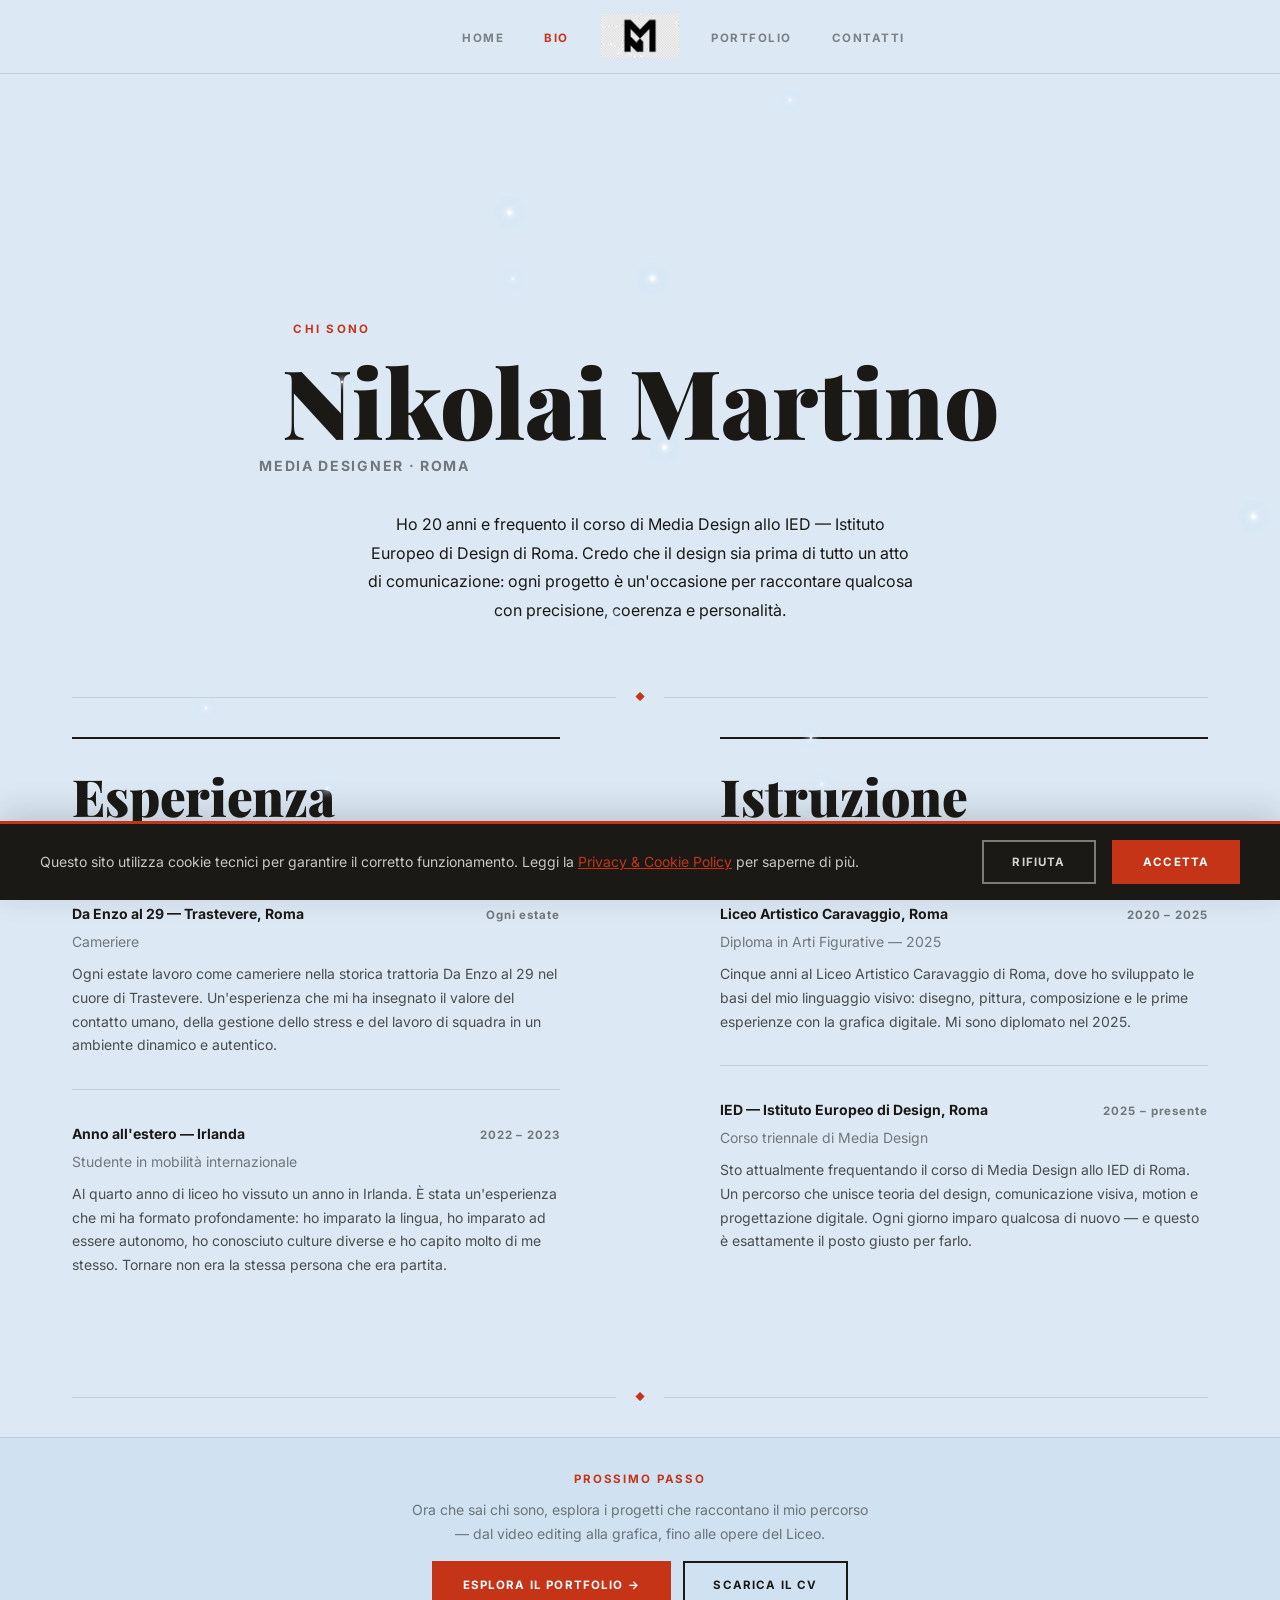
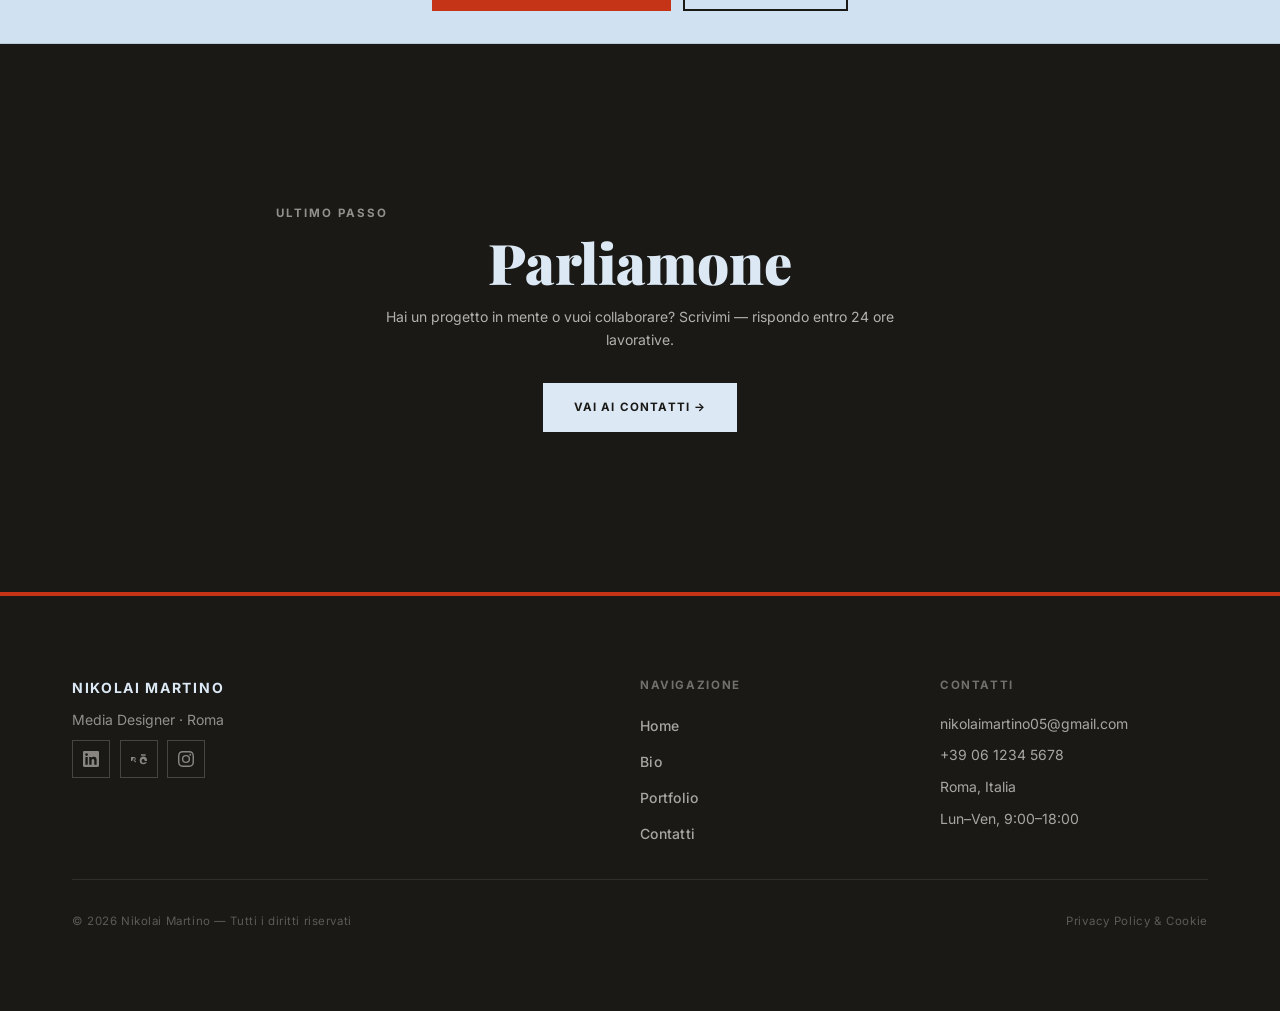
==== commit 21c3cd97: "Aggiorna il portfolio con starfield, cookie banner e hero azzurrino. Migliora UX e coerenza visiva s" ====
--- a/bio.html
+++ b/bio.html
@@ -23,17 +23,20 @@
   <link href="https://fonts.googleapis.com/css2?family=Inter:wght@400;500;700&family=Playfair+Display:wght@700;900&display=swap" rel="stylesheet">
 
   <link rel="stylesheet" href="css/style.css">
+  <script src="js/cookie-consent.js"></script>
 </head>
-<body>
+<body class="has-starfield">
+
+  <div class="starfield" id="starfield" aria-hidden="true"></div>
 
   <!-- ======================================================
        NAVBAR — split design with center logo
        ====================================================== -->
-  <header class="navbar navbar--solid" role="banner">
+  <header class="navbar navbar--solid">
     <nav class="navbar__inner" aria-label="Navigazione principale">
 
       <!-- Left links (desktop) -->
-      <ul class="navbar__links navbar__links--left" role="list">
+      <ul class="navbar__links navbar__links--left">
         <li><a href="index.html" class="navbar__link">Home</a></li>
         <li><a href="bio.html" class="navbar__link active" aria-current="page">Bio</a></li>
       </ul>
@@ -44,7 +47,7 @@
       </a>
 
       <!-- Right links (desktop) -->
-      <ul class="navbar__links navbar__links--right" role="list">
+      <ul class="navbar__links navbar__links--right">
         <li><a href="portfolio.html" class="navbar__link">Portfolio</a></li>
         <li><a href="contatti.html" class="navbar__link">Contatti</a></li>
       </ul>
@@ -61,7 +64,7 @@
 
     <!-- Mobile dropdown menu -->
     <div class="navbar__mobile" id="navbar-menu">
-      <ul class="navbar__mobile-links" role="list">
+      <ul class="navbar__mobile-links">
         <li><a href="index.html" class="navbar__link">Home</a></li>
         <li><a href="bio.html" class="navbar__link active">Bio</a></li>
         <li><a href="portfolio.html" class="navbar__link">Portfolio</a></li>
@@ -101,46 +104,48 @@
         <!-- Flat grid: 2 columns, entries paired by row for aligned borders -->
         <div class="bio-grid">
 
-          <!-- Row 1: Headings -->
-          <h2 class="bio-col__heading">Esperienza</h2>
-          <h2 class="bio-col__heading">Istruzione</h2>
-
-          <!-- Row 2: First entries -->
-          <div class="bio-entry">
-            <div class="bio-entry__header">
-              <p class="bio-entry__place">Da Enzo al 29 — Trastevere, Roma</p>
-              <p class="bio-entry__year">Ogni estate</p>
-            </div>
-            <p class="bio-entry__role">Cameriere</p>
-            <p class="bio-entry__desc">Ogni estate lavoro come cameriere nella storica trattoria Da Enzo al 29 nel cuore di Trastevere. Un'esperienza che mi ha insegnato il valore del contatto umano, della gestione dello stress e del lavoro di squadra in un ambiente dinamico e autentico.</p>
+          <div class="bio-col">
+            <h2 class="bio-col__heading">Esperienza</h2>
+
+            <div class="bio-entry">
+              <div class="bio-entry__header">
+                <p class="bio-entry__place">Da Enzo al 29 — Trastevere, Roma</p>
+                <p class="bio-entry__year">Ogni estate</p>
+              </div>
+              <p class="bio-entry__role">Cameriere</p>
+              <p class="bio-entry__desc">Ogni estate lavoro come cameriere nella storica trattoria Da Enzo al 29 nel cuore di Trastevere. Un'esperienza che mi ha insegnato il valore del contatto umano, della gestione dello stress e del lavoro di squadra in un ambiente dinamico e autentico.</p>
+            </div>
+
+            <div class="bio-entry">
+              <div class="bio-entry__header">
+                <p class="bio-entry__place">Anno all'estero — Irlanda</p>
+                <p class="bio-entry__year">2022 – 2023</p>
+              </div>
+              <p class="bio-entry__role">Studente in mobilità internazionale</p>
+              <p class="bio-entry__desc">Al quarto anno di liceo ho vissuto un anno in Irlanda. È stata un'esperienza che mi ha formato profondamente: ho imparato la lingua, ho imparato ad essere autonomo, ho conosciuto culture diverse e ho capito molto di me stesso. Tornare non era la stessa persona che era partita.</p>
+            </div>
           </div>
 
-          <div class="bio-entry">
-            <div class="bio-entry__header">
-              <p class="bio-entry__place">Liceo Artistico Caravaggio, Roma</p>
-              <p class="bio-entry__year">2020 – 2025</p>
-            </div>
-            <p class="bio-entry__role">Diploma in Arti Figurative — 2025</p>
-            <p class="bio-entry__desc">Cinque anni al Liceo Artistico Caravaggio di Roma, dove ho sviluppato le basi del mio linguaggio visivo: disegno, pittura, composizione e le prime esperienze con la grafica digitale. Mi sono diplomato nel 2025.</p>
-          </div>
-
-          <!-- Row 3: Second entries -->
-          <div class="bio-entry">
-            <div class="bio-entry__header">
-              <p class="bio-entry__place">Anno all'estero — Irlanda</p>
-              <p class="bio-entry__year">2022 – 2023</p>
-            </div>
-            <p class="bio-entry__role">Studente in mobilità internazionale</p>
-            <p class="bio-entry__desc">Al quarto anno di liceo ho vissuto un anno in Irlanda. È stata un'esperienza che mi ha formato profondamente: ho imparato la lingua, ho imparato ad essere autonomo, ho conosciuto culture diverse e ho capito molto di me stesso. Tornare non era la stessa persona che era partita.</p>
-          </div>
-
-          <div class="bio-entry">
-            <div class="bio-entry__header">
-              <p class="bio-entry__place">IED — Istituto Europeo di Design, Roma</p>
-              <p class="bio-entry__year">2025 – presente</p>
-            </div>
-            <p class="bio-entry__role">Corso triennale di Media Design</p>
-            <p class="bio-entry__desc">Sto attualmente frequentando il corso di Media Design allo IED di Roma. Un percorso che unisce teoria del design, comunicazione visiva, motion e progettazione digitale. Ogni giorno imparo qualcosa di nuovo — e questo è esattamente il posto giusto per farlo.</p>
+          <div class="bio-col">
+            <h2 class="bio-col__heading">Istruzione</h2>
+
+            <div class="bio-entry">
+              <div class="bio-entry__header">
+                <p class="bio-entry__place">Liceo Artistico Caravaggio, Roma</p>
+                <p class="bio-entry__year">2020 – 2025</p>
+              </div>
+              <p class="bio-entry__role">Diploma in Arti Figurative — 2025</p>
+              <p class="bio-entry__desc">Cinque anni al Liceo Artistico Caravaggio di Roma, dove ho sviluppato le basi del mio linguaggio visivo: disegno, pittura, composizione e le prime esperienze con la grafica digitale. Mi sono diplomato nel 2025.</p>
+            </div>
+
+            <div class="bio-entry">
+              <div class="bio-entry__header">
+                <p class="bio-entry__place">IED — Istituto Europeo di Design, Roma</p>
+                <p class="bio-entry__year">2025 – presente</p>
+              </div>
+              <p class="bio-entry__role">Corso triennale di Media Design</p>
+              <p class="bio-entry__desc">Sto attualmente frequentando il corso di Media Design allo IED di Roma. Un percorso che unisce teoria del design, comunicazione visiva, motion e progettazione digitale. Ogni giorno imparo qualcosa di nuovo — e questo è esattamente il posto giusto per farlo.</p>
+            </div>
           </div>
 
         </div>
@@ -154,18 +159,27 @@
       <span class="bio-page-divider__line"></span>
     </div>
 
-    <!-- CTA buttons -->
-    <div class="bio-cta-row">
-      <a href="img/cv/CV.pdf" class="btn btn--outline" download>Scarica il CV</a>
-      <a href="portfolio.html" class="btn btn--primary">Vedi i miei lavori</a>
-    </div>
-
-    <!-- Ornamental divider -->
-    <div class="bio-page-divider" aria-hidden="true">
-      <span class="bio-page-divider__line"></span>
-      <span class="bio-page-divider__ornament">◆</span>
-      <span class="bio-page-divider__line"></span>
-    </div>
+    <!-- Guida: portfolio -->
+    <section class="guide-cta-band" aria-label="Esplora i progetti">
+      <div class="container">
+        <p class="guide-cta-band__label">Prossimo passo</p>
+        <p class="guide-cta-band__text">Ora che sai chi sono, esplora i progetti che raccontano il mio percorso — dal video editing alla grafica, fino alle opere del Liceo.</p>
+        <div class="guide-cta-band__actions">
+          <a href="portfolio.html" class="btn btn--primary">Esplora il portfolio →</a>
+          <a href="img/cv/CV.pdf" class="btn btn--outline" download>Scarica il CV</a>
+        </div>
+      </div>
+    </section>
+
+    <!-- Guida: contatti -->
+    <section class="pf-cta-section" aria-labelledby="bio-cta-heading">
+      <div class="container">
+        <p class="pf-cta__label">Ultimo passo</p>
+        <h2 class="pf-cta__heading" id="bio-cta-heading">Parliamone</h2>
+        <p class="pf-cta__sub">Hai un progetto in mente o vuoi collaborare? Scrivimi — rispondo entro 24 ore lavorative.</p>
+        <a href="contatti.html" class="btn btn--primary">Vai ai Contatti →</a>
+      </div>
+    </section>
 
   </main>
 
@@ -176,7 +190,7 @@
     <button class="lightbox__close" aria-label="Chiudi lightbox">&#10005;</button>
     <div class="lightbox__content">
       <button class="lightbox__prev" aria-label="Immagine precedente">&#8592;</button>
-      <img class="lightbox__img" src="" alt="">
+      <img class="lightbox__img" src="[data-uri]" alt="">
       <button class="lightbox__next" aria-label="Immagine successiva">&#8594;</button>
     </div>
   </div>
@@ -184,7 +198,7 @@
   <!-- ======================================================
        FOOTER
        ====================================================== -->
-  <footer class="footer" role="contentinfo">
+  <footer class="footer">
     <div class="container">
 
       <div class="footer__grid">
@@ -233,13 +247,15 @@
   </footer>
 
   <!-- Cookie Banner -->
-  <div id="cookie-banner" class="cookie-banner" role="alert">
+  <div id="cookie-banner" class="cookie-banner" role="dialog" aria-labelledby="cookie-banner-title" aria-live="polite">
     <div class="cookie-banner__inner">
-      <p class="cookie-banner__text">
-        Questo sito utilizza cookie tecnici. Leggi la nostra <a href="privacy.html">Cookie Policy</a>.
+      <p class="cookie-banner__text" id="cookie-banner-title">
+        Questo sito utilizza cookie tecnici per garantire il corretto funzionamento.
+        Leggi la <a href="privacy.html">Privacy &amp; Cookie Policy</a> per saperne di più.
       </p>
       <div class="cookie-banner__actions">
-        <button id="accept-cookies" class="btn btn--primary">Accetta</button>
+        <button id="reject-cookies" type="button" class="btn btn--outline-white">Rifiuta</button>
+        <button id="accept-cookies" type="button" class="btn btn--primary">Accetta</button>
       </div>
     </div>
   </div>
--- a/css/style.css
+++ b/css/style.css
@@ -53,7 +53,11 @@
   padding: 0;
 }
 
-html { scroll-behavior: smooth; }
+html {
+  scroll-behavior: smooth;
+  -webkit-text-size-adjust: 100%;
+  text-size-adjust: 100%;
+}
 
 body {
   font-family: var(--font-body);
@@ -448,18 +452,6 @@
   100% { transform: scaleY(0); transform-origin: bottom; }
 }
 
-/* Responsive hero */
-@media (max-width: 480px) {
-  .site-hero__badge-wrap {
-    width: 260px;
-    height: 260px;
-  }
-
-  .site-hero__badge-name {
-    font-size: 1.4rem;
-  }
-}
-
 /* ------------------------------------------------------------
    6. BUTTONS
    ------------------------------------------------------------ */
@@ -758,15 +750,21 @@
    9. COOKIE BANNER
    ------------------------------------------------------------ */
 .cookie-banner {
-  display: none;
+  display: block;
   position: fixed;
   bottom: 0;
   left: 0;
   right: 0;
-  z-index: 999;
+  z-index: 2500;
   background-color: var(--color-primary);
   border-top: 3px solid var(--color-accent);
   padding: var(--space-sm) var(--space-md);
+  box-shadow: 0 -8px 32px rgba(26, 25, 22, 0.18);
+}
+
+html.cookie-consent-accepted .cookie-banner,
+.cookie-banner.is-hidden {
+  display: none;
 }
 
 .cookie-banner__inner {
@@ -791,6 +789,19 @@
   display: flex;
   gap: var(--space-sm);
   flex-shrink: 0;
+  flex-wrap: wrap;
+}
+
+.cookie-banner .btn--outline-white {
+  border-color: rgba(245, 242, 236, 0.45);
+  color: rgba(245, 242, 236, 0.85);
+}
+
+.cookie-banner .btn--outline-white:hover {
+  background-color: rgba(245, 242, 236, 0.12);
+  color: var(--color-bg);
+  border-color: var(--color-bg);
+  opacity: 1;
 }
 
 /* ------------------------------------------------------------
@@ -802,6 +813,131 @@
   overflow: hidden;
 }
 
+/* ------------------------------------------------------------
+   STARFIELD — stelle sparse su tutte le pagine
+   ------------------------------------------------------------ */
+.starfield {
+  position: fixed;
+  inset: 0;
+  z-index: 150;
+  pointer-events: none;
+  overflow: hidden;
+}
+
+.page-home .starfield {
+  mask-image: linear-gradient(to bottom, transparent 0%, transparent 90vh, #000 100vh);
+}
+
+.starfield__star {
+  position: absolute;
+  border-radius: 50%;
+  background: #ffffff;
+  box-shadow:
+    0 0 2px 0 #fff,
+    0 0 5px 2px rgba(190, 210, 255, 0.7);
+  animation: star-float var(--star-dur, 20s) ease-in-out infinite var(--star-delay, 0s);
+  will-change: transform, opacity;
+}
+
+.starfield__star--accent {
+  box-shadow:
+    0 0 3px 1px #fff,
+    0 0 8px 3px rgba(200, 220, 255, 0.85);
+}
+
+@keyframes star-float {
+  0%, 100% {
+    transform: translate(0, 0);
+    opacity: var(--star-opacity, 0.7);
+  }
+  50% {
+    transform: translate(var(--star-drift-x, 3px), var(--star-drift-y, -3px));
+    opacity: calc(var(--star-opacity, 0.7) * 1.2);
+  }
+}
+
+@media (prefers-reduced-motion: reduce) {
+  .starfield__star {
+    animation: none;
+    opacity: var(--star-opacity, 0.45);
+  }
+}
+
+/* ------------------------------------------------------------
+   Tinta azzurrina — pagine con starfield
+   ------------------------------------------------------------ */
+body.has-starfield {
+  --color-bg:      #dce9f5;
+  --color-surface: #d0e2f2;
+  --color-text:    #1a1916;
+  --color-muted:   rgba(26, 25, 22, 0.55);
+  --color-border:  rgba(26, 25, 22, 0.12);
+  --color-primary: #1a1916;
+}
+
+body.has-starfield .starfield__star {
+  background: #ffffff;
+  box-shadow:
+    0 0 2px 0 #fff,
+    0 0 6px 2px rgba(255, 255, 255, 0.85),
+    0 0 10px 3px rgba(180, 210, 245, 0.55);
+}
+
+body.has-starfield .starfield__star--accent {
+  background: #ffffff;
+  box-shadow:
+    0 0 3px 1px #fff,
+    0 0 8px 3px rgba(255, 255, 255, 0.95),
+    0 0 14px 4px rgba(160, 200, 240, 0.65);
+}
+
+/* Hero home — video tintato come il resto della pagina */
+body.page-home .site-hero__video {
+  filter: brightness(1.45) contrast(0.88) saturate(0.45);
+  opacity: 0.9;
+}
+
+body.page-home .site-hero__video-overlay {
+  background: linear-gradient(
+    180deg,
+    rgba(220, 233, 245, 0.7) 0%,
+    rgba(208, 226, 242, 0.78) 45%,
+    rgba(220, 233, 245, 0.86) 100%
+  );
+}
+
+body.page-home .site-hero__badge-wrap {
+  background: rgba(220, 233, 245, 0.52);
+  backdrop-filter: blur(14px) brightness(1.06);
+  -webkit-backdrop-filter: blur(14px) brightness(1.06);
+}
+
+body.page-home .site-hero__ring-text {
+  fill: var(--color-text);
+  filter:
+    drop-shadow(0 0 2px rgba(255, 255, 255, 1))
+    drop-shadow(0 0 6px rgba(255, 255, 255, 0.8))
+    drop-shadow(0 0 14px rgba(190, 225, 255, 0.55));
+}
+
+body.page-home .site-hero__badge-name {
+  color: var(--color-text);
+  text-shadow:
+    0 0 4px rgba(255, 255, 255, 0.95),
+    0 0 10px rgba(255, 255, 255, 0.75),
+    0 0 20px rgba(210, 235, 255, 0.55),
+    0 0 30px rgba(170, 215, 255, 0.35);
+}
+
+body.page-home .site-hero__badge-line {
+  background-color: rgba(26, 25, 22, 0.3);
+  box-shadow: 0 0 8px rgba(255, 255, 255, 0.45);
+}
+
+.page-home .starfield {
+  mask-image: none;
+}
+
 /* ============================================================ */
 .work-scroll__header {
   display: flex;
@@ -852,7 +988,7 @@
 .work-scroll__card {
   position: relative;
   display: block;
-  width: clamp(420px, 45vw, 680px);
+  width: clamp(260px, 75vw, 680px);
   aspect-ratio: 16 / 10;
   overflow: hidden;
   flex-shrink: 0;
@@ -1241,8 +1377,8 @@
   margin-block: 0 var(--space-xl);
 }
 
-.bio-hero__divider + .bio-hero__inner + .bio-hero__divider {
-  margin-block: var(--space-xl) 0;
+.bio-hero__cta + .bio-hero__divider {
+  margin-block: var(--space-lg) 0;
 }
 
 .bio-hero__divider-line {
@@ -1344,6 +1480,41 @@
   filter: grayscale(0%);
 }
 
+/* CTA centrata sotto la bio */
+.bio-hero__cta {
+  max-width: var(--max-width);
+  margin-inline: auto;
+  padding-inline: var(--space-md);
+  margin-top: var(--space-lg);
+}
+
+.bio-hero__cta-inner {
+  display: flex;
+  flex-direction: column;
+  align-items: center;
+  text-align: center;
+  gap: 1rem;
+  max-width: 480px;
+  margin-inline: auto;
+  padding-top: var(--space-md);
+  border-top: 1px solid var(--color-border);
+}
+
+.bio-hero__cta-label {
+  font-size: var(--size-xs);
+  font-weight: 700;
+  letter-spacing: 0.18em;
+  text-transform: uppercase;
+  color: var(--color-accent);
+}
+
+.bio-hero__cta-text {
+  font-size: var(--size-sm);
+  line-height: 1.75;
+  color: var(--color-muted);
+  max-width: 42ch;
+}
+
 /* Responsive */
 @media (max-width: 767px) {
   .bio-hero__inner {
@@ -1729,6 +1900,46 @@
 .contatti-hero__title  { margin-bottom: var(--space-xs); }
 .contatti-hero__sub    { color: var(--color-muted); margin-inline: auto; }
 
+.contatti-guide {
+  padding-block: var(--space-md);
+  background-color: var(--color-bg);
+  border-bottom: 1px solid var(--color-border);
+}
+
+.contatti-guide__inner {
+  display: flex;
+  flex-direction: column;
+  align-items: center;
+  text-align: center;
+  gap: 0.75rem;
+  max-width: 500px;
+  margin-inline: auto;
+}
+
+.contatti-guide__label {
+  font-size: var(--size-xs);
+  font-weight: 700;
+  letter-spacing: 0.18em;
+  text-transform: uppercase;
+  color: var(--color-accent);
+}
+
+.contatti-guide__text {
+  font-size: var(--size-sm);
+  color: var(--color-muted);
+  line-height: 1.75;
+}
+
+.contatti-guide__text a {
+  color: var(--color-accent);
+  text-decoration: underline;
+  text-underline-offset: 3px;
+}
+
+.contatti-guide__text a:hover {
+  opacity: 0.8;
+}
+
 .contatti-grid {
   display: grid;
   grid-template-columns: 1fr;
@@ -1860,10 +2071,13 @@
 
 .bio-grid {
   display: grid;
-  grid-template-columns: 1fr 1fr;
-  gap: 0 var(--space-xl);
-  /* align-items: stretch so paired rows share the same height */
-  align-items: stretch;
+  grid-template-columns: 1fr;
+  gap: var(--space-lg);
+  align-items: start;
+}
+
+.bio-col {
+  min-width: 0;
 }
 
 .bio-col__heading {
@@ -1871,27 +2085,22 @@
   font-size: clamp(2rem, 5vw, 3.2rem);
   font-weight: 900;
   color: var(--color-text);
-  margin-bottom: var(--space-lg);
+  margin-bottom: var(--space-md);
   line-height: 1;
-  display: flex;
-  align-items: flex-end;
-}
-
-/* Top border on headings (replaces .bio-col border) */
-.bio-col__heading {
   border-top: 2px solid var(--color-text);
   padding-top: var(--space-md);
 }
 
-/* Entry row */
 .bio-entry {
   padding-bottom: var(--space-md);
   margin-bottom: var(--space-md);
   border-bottom: 1px solid var(--color-border);
 }
 
-.bio-entry:nth-last-child(-n+2) {
+.bio-col .bio-entry:last-child {
   border-bottom: none;
+  margin-bottom: 0;
+  padding-bottom: 0;
 }
 
 .bio-entry__header {
@@ -2037,9 +2246,37 @@
 
 /* Responsive */
 @media (max-width: 767px) {
+  .bio-grid-section {
+    padding-block: 0 var(--space-md);
+  }
+
   .bio-grid {
-    grid-template-columns: 1fr;
-    gap: var(--space-lg);
+    gap: var(--space-md);
+  }
+
+  .bio-col__heading {
+    margin-bottom: var(--space-sm);
+    font-size: clamp(1.75rem, 8vw, 2.25rem);
+  }
+
+  .bio-entry {
+    padding-bottom: var(--space-sm);
+    margin-bottom: var(--space-sm);
+  }
+
+  .bio-entry__header {
+    flex-direction: column;
+    align-items: flex-start;
+    gap: 0.2rem;
+  }
+
+  .bio-entry__year {
+    white-space: normal;
+  }
+
+  .bio-entry__place,
+  .bio-entry__desc {
+    font-size: 0.9rem;
   }
 
   .bio-tools-grid {
@@ -2482,6 +2719,45 @@
   text-align: center;
 }
 
+.pv-next-project {
+  padding-block: var(--space-md) var(--space-sm);
+  text-align: center;
+}
+
+.pv-next-project__inner {
+  display: flex;
+  flex-direction: column;
+  align-items: center;
+  gap: 0.65rem;
+  max-width: 480px;
+  margin-inline: auto;
+  padding-top: var(--space-md);
+}
+
+.pv-next-project__label {
+  font-size: var(--size-xs);
+  font-weight: 700;
+  letter-spacing: 0.18em;
+  text-transform: uppercase;
+  color: var(--color-accent);
+}
+
+.pv-next-project__title {
+  font-family: var(--font-heading);
+  font-size: clamp(1.35rem, 3vw, 1.85rem);
+  font-weight: 700;
+  color: var(--color-text);
+  line-height: 1.2;
+}
+
+.pv-next-project__tag {
+  font-size: var(--size-xs);
+  color: var(--color-muted);
+  letter-spacing: 0.06em;
+  text-transform: uppercase;
+  margin-bottom: 0.25rem;
+}
+
 /* ------------------------------------------------------------
    PHOTOSHOP GALLERY PAGE
    ------------------------------------------------------------ */
@@ -2901,6 +3177,82 @@
 }
 
 /* ------------------------------------------------------------
+   GUIDE CTA — percorsi guidati tra le sezioni
+   ------------------------------------------------------------ */
+.guide-cta-band {
+  padding: var(--space-md) var(--space-md);
+  text-align: center;
+  background: var(--color-surface);
+  border-block: 1px solid var(--color-border);
+}
+
+.guide-cta-band .container {
+  display: flex;
+  flex-direction: column;
+  align-items: center;
+}
+
+.guide-cta-band__label {
+  font-size: var(--size-xs);
+  font-weight: 700;
+  letter-spacing: 0.16em;
+  text-transform: uppercase;
+  color: var(--color-accent);
+  margin-bottom: 0.5rem;
+  width: 100%;
+  text-align: center;
+}
+
+.guide-cta-band__text {
+  font-size: var(--size-sm);
+  color: var(--color-muted);
+  max-width: 52ch;
+  margin-inline: auto;
+  margin-bottom: var(--space-sm);
+  line-height: 1.7;
+  text-align: center;
+}
+
+.guide-cta-band__text a {
+  color: var(--color-accent);
+  text-decoration: underline;
+  text-underline-offset: 3px;
+}
+
+.guide-cta-band__text a:hover {
+  opacity: 0.8;
+}
+
+.guide-cta-band__actions {
+  display: flex;
+  justify-content: center;
+  gap: 0.75rem;
+  flex-wrap: wrap;
+}
+
+.guide-cta {
+  text-align: center;
+  padding: var(--space-md) var(--space-md) 0;
+  max-width: 560px;
+  margin-inline: auto;
+}
+
+.guide-cta__text {
+  font-size: var(--size-sm);
+  color: var(--color-muted);
+  line-height: 1.7;
+  margin-bottom: var(--space-sm);
+}
+
+.pv-footer-nav--split {
+  display: flex;
+  justify-content: center;
+  align-items: center;
+  gap: 0.75rem;
+  flex-wrap: wrap;
+}
+
+/* ------------------------------------------------------------
    23. PRIVACY PAGE
    ------------------------------------------------------------ */
 .privacy-page {
@@ -3073,11 +3425,391 @@
 }
 
 /* ------------------------------------------------------------
-   26. RESPONSIVE
+   26. RESPONSIVE — mobile-first polish & touch devices
    ------------------------------------------------------------ */
+
+/* Touch devices: show card info without hover */
+@media (hover: none), (pointer: coarse) {
+  .card__body {
+    opacity: 1;
+    background: linear-gradient(
+      to top,
+      rgba(26, 25, 22, 0.94) 0%,
+      rgba(26, 25, 22, 0.55) 45%,
+      transparent 100%
+    );
+    justify-content: flex-end;
+    padding-bottom: 1.25rem;
+  }
+
+  .card:hover .card__img { transform: none; }
+
+  .work-scroll__overlay {
+    opacity: 1;
+    background: linear-gradient(
+      to top,
+      rgba(26, 25, 22, 0.88) 0%,
+      rgba(26, 25, 22, 0.35) 50%,
+      transparent 100%
+    );
+    justify-content: flex-end;
+    padding-bottom: 1rem;
+  }
+
+  .work-scroll__card:hover img { transform: none; }
+
+  .bio-excerpt__img-wrap:hover .bio-excerpt__img,
+  .bio-figure:hover img,
+  .portfolio-project__figure:hover .portfolio-project__img { transform: none; }
+}
+
+/* Reduced motion */
+@media (prefers-reduced-motion: reduce) {
+  *, *::before, *::after {
+    animation-duration: 0.01ms !important;
+    animation-iteration-count: 1 !important;
+    transition-duration: 0.01ms !important;
+    scroll-behavior: auto !important;
+  }
+
+  .work-scroll__track,
+  .marquee__track,
+  .site-hero__ring { animation: none; }
+}
+
+/* Tablet & mobile shared (≤767px) */
+@media (max-width: 767px) {
+  :root {
+    --space-lg: 3.5rem;
+    --space-xl: 6rem;
+  }
+
+  .section { padding-block: var(--space-md); }
+
+  .container { padding-inline: 1.15rem; }
+
+  .navbar {
+    padding-top: env(safe-area-inset-top, 0);
+  }
+
+  .navbar__inner {
+    padding-inline: 1.15rem;
+  }
+
+  .navbar__logo-img { height: 38px; }
+
+  .site-hero {
+    min-height: 100svh;
+    padding-top: calc(64px + env(safe-area-inset-top, 0));
+    padding-inline: 1.15rem;
+  }
+
+  .site-hero__scroll { bottom: calc(1.25rem + env(safe-area-inset-bottom, 0)); }
+
+  .carousel {
+    height: 100svh;
+    min-height: 520px;
+  }
+
+  .carousel--small {
+    height: 55svh;
+    min-height: 300px;
+  }
+
+  .carousel__overlay {
+    padding-bottom: calc(var(--space-md) + 2.5rem);
+  }
+
+  .carousel__desc { margin-inline: auto; }
+
+  .work-scroll {
+    padding-block: var(--space-lg);
+  }
+
+  .work-scroll__header {
+    padding-inline: 1.15rem;
+    flex-wrap: wrap;
+    text-align: center;
+  }
+
+  .pf-intro {
+    padding: calc(var(--space-xl) + 2rem) 0 var(--space-md);
+  }
+
+  .pv-hero {
+    padding: calc(var(--space-xl) + 2rem) 0 var(--space-md);
+  }
+
+  .pv-hero__meta {
+    flex-wrap: wrap;
+  }
+
+  .pv-section {
+    padding-block: var(--space-md) var(--space-lg);
+  }
+
+  .pv-section__header {
+    flex-wrap: wrap;
+    gap: 0.5rem;
+  }
+
+  .pv-player {
+    max-height: 55svh;
+  }
+
+  .pf-video {
+    max-height: 55svh;
+  }
+
+  .pf-project {
+    padding-block: var(--space-lg);
+  }
+
+  .pf-project__num {
+    position: static;
+    display: block;
+    font-size: clamp(3rem, 18vw, 5rem);
+    margin-bottom: 0.35rem;
+    text-align: right;
+  }
+
+  .pf-project__title {
+    max-width: 100%;
+  }
+
+  .pf-project__meta-row {
+    flex-wrap: wrap;
+    gap: 0.6rem;
+  }
+
+  .pf-video-block__label-row {
+    flex-wrap: wrap;
+    gap: 0.5rem;
+  }
+
+  .bio-page-hero {
+    padding: calc(var(--space-xl) + 2rem) 0 var(--space-md);
+  }
+
+  .bio-page-divider {
+    padding-inline: 1.15rem;
+  }
+
+  .contatti-hero {
+    padding-top: calc(var(--space-xl) + var(--space-md));
+  }
+
+  .contatti-grid {
+    padding-block: var(--space-md);
+    gap: var(--space-md);
+  }
+
+  .map-wrap { height: 260px; }
+
+  .project-header {
+    padding-top: calc(var(--space-xl) + 1rem);
+  }
+
+  .project-meta {
+    gap: var(--space-sm);
+  }
+
+  .footer {
+    padding-bottom: calc(var(--space-lg) + env(safe-area-inset-bottom, 0));
+  }
+
+  .footer__bottom {
+    flex-direction: column;
+    align-items: flex-start;
+  }
+
+  .cookie-banner {
+    padding-bottom: calc(var(--space-sm) + env(safe-area-inset-bottom, 0));
+  }
+
+  .cookie-banner__inner {
+    flex-direction: column;
+    align-items: stretch;
+    gap: 0.75rem;
+  }
+
+  .cookie-banner__actions {
+    width: 100%;
+  }
+
+  .cookie-banner__actions .btn {
+    flex: 1;
+    text-align: center;
+  }
+
+  .lightbox__content {
+    position: relative;
+    width: 100%;
+    max-width: 100vw;
+    padding-inline: 0.25rem;
+  }
+
+  .lightbox__prev,
+  .lightbox__next {
+    position: absolute;
+    top: 50%;
+    transform: translateY(-50%);
+    z-index: 2;
+    background: rgba(0, 0, 0, 0.45);
+    width: 40px;
+    height: 40px;
+  }
+
+  .lightbox__prev { left: 0.35rem; }
+  .lightbox__next { right: 0.35rem; }
+
+  .lightbox__close {
+    top: calc(var(--space-sm) + env(safe-area-inset-top, 0));
+    right: var(--space-sm);
+  }
+
+  .lightbox__img {
+    max-width: 92vw;
+    max-height: 75svh;
+  }
+
+  .ps-lightbox {
+    padding: calc(var(--space-sm) + env(safe-area-inset-top, 0)) var(--space-sm)
+             calc(var(--space-sm) + env(safe-area-inset-bottom, 0));
+  }
+
+  .ps-lightbox__close {
+    top: calc(var(--space-sm) + env(safe-area-inset-top, 0));
+    right: var(--space-sm);
+  }
+
+  .ps-lightbox__img {
+    max-height: 72svh;
+  }
+
+  .pf-cta-section,
+  .cta-section {
+    padding-block: var(--space-md);
+  }
+
+  .portfolio-filters {
+    padding-inline: 0.5rem;
+  }
+
+  .filter-btn {
+    padding: 0.4rem 0.85rem;
+    font-size: 0.65rem;
+  }
+
+  .marquee__item,
+  .marquee__sep {
+    font-size: var(--size-xs);
+    margin-right: 1.5rem;
+  }
+}
+
+/* Small phones (≤480px) */
+@media (max-width: 480px) {
+  .site-hero__badge-wrap {
+    width: min(260px, 78vw);
+    height: min(260px, 78vw);
+  }
+
+  .site-hero__firstname,
+  .site-hero__lastname {
+    font-size: clamp(2.8rem, 14vw, 4.5rem);
+  }
+
+  .site-hero__badge-name {
+    font-size: 1.35rem;
+  }
+
+  .carousel__title {
+    font-size: clamp(1.8rem, 9vw, 2.8rem);
+  }
+
+  .carousel__desc {
+    font-size: var(--size-sm);
+    display: -webkit-box;
+    -webkit-line-clamp: 4;
+    -webkit-box-orient: vertical;
+    overflow: hidden;
+  }
+
+  .pf-intro__title {
+    font-size: clamp(2.5rem, 12vw, 4rem);
+  }
+
+  .bio-page-hero__name {
+    font-size: clamp(2.2rem, 11vw, 3.5rem);
+  }
+
+  .skills-grid {
+    grid-template-columns: 1fr;
+  }
+
+  .bio-tools-grid {
+    grid-template-columns: 1fr;
+  }
+
+  .bio-tool:nth-child(2n),
+  .bio-tool:nth-child(3n) { border-right: 1px solid var(--color-border); }
+  .bio-tool:last-child { border-right: none; border-bottom: none; }
+
+  .preview__grid { gap: 1rem; }
+
+  .form__row--2 { grid-template-columns: 1fr; }
+}
+
+/* Extra-small phones (≤374px) */
 @media (max-width: 374px) {
-  .carousel__title { font-size: 2rem; }
-  .btn { padding: 0.65rem 1.2rem; font-size: var(--size-xs); }
+  :root {
+    --space-md: 1.25rem;
+  }
+
+  .carousel__title { font-size: 1.75rem; }
+
+  .btn {
+    padding: 0.65rem 1.2rem;
+    font-size: var(--size-xs);
+    width: 100%;
+    text-align: center;
+  }
+
+  .bio-excerpt__actions .btn,
+  .cookie-banner__actions .btn,
+  .pf-cta-section .btn,
+  .cta-section .btn {
+    width: auto;
+  }
+
+  .navbar__toggle {
+    padding: 0.3rem 0.55rem;
+    font-size: var(--size-sm);
+  }
+
+  .work-scroll__card {
+    width: clamp(220px, 82vw, 320px);
+  }
+
+  .work-scroll__title {
+    font-size: 1rem;
+  }
+
+  .pf-project__info-item {
+    min-width: 100%;
+  }
+}
+
+@media (min-width: 768px) {
+  .bio-grid {
+    grid-template-columns: 1fr 1fr;
+    gap: 0 var(--space-xl);
+  }
+
+  .bio-col__heading {
+    margin-bottom: var(--space-lg);
+  }
 }
 
 @media (min-width: 1024px) {
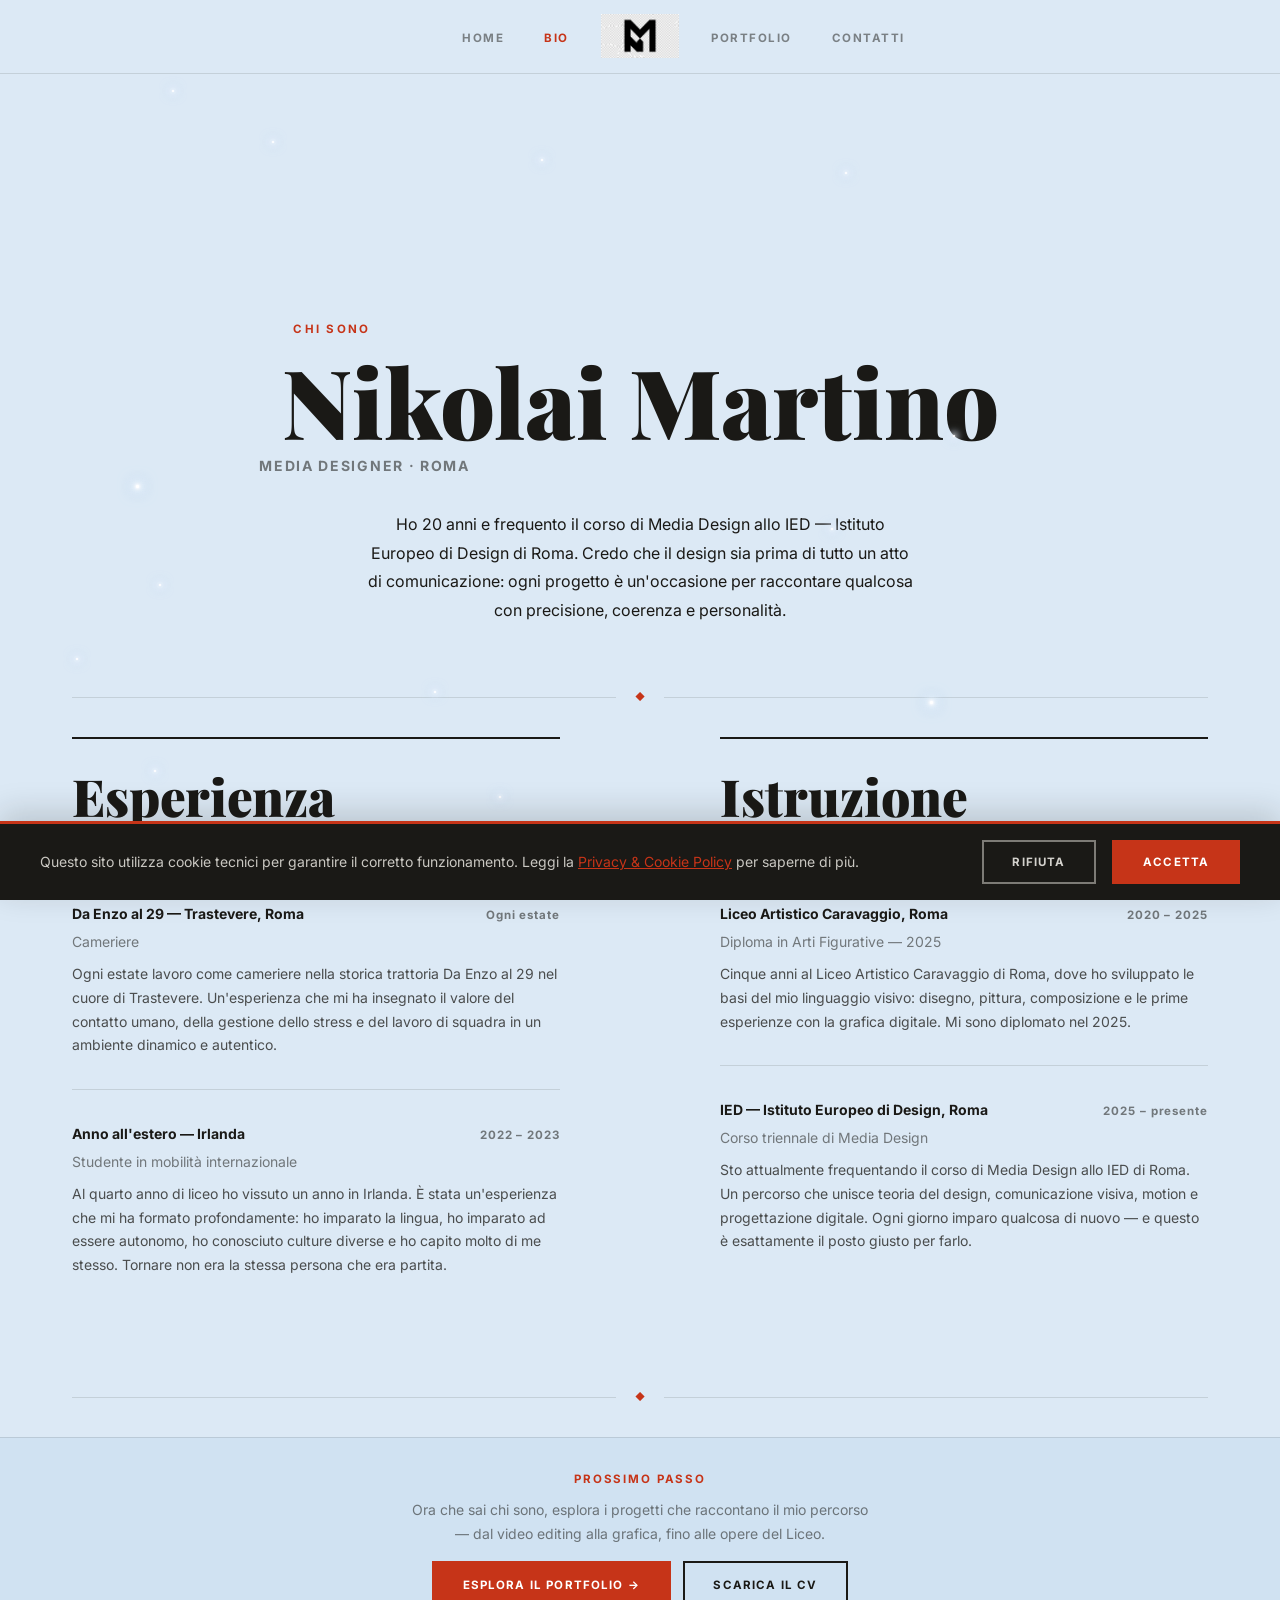
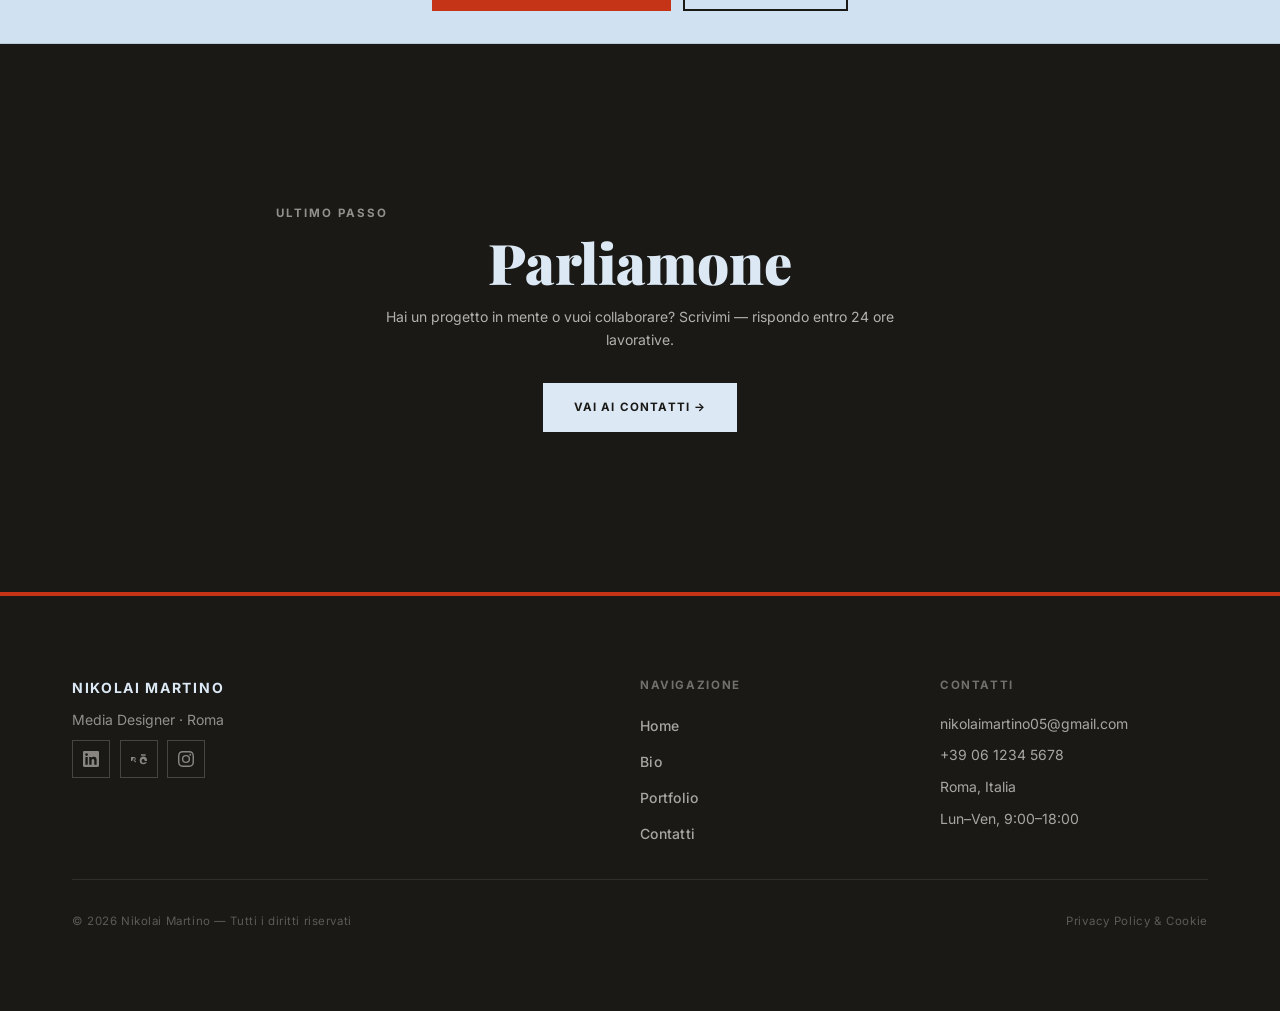
==== commit aadd50fa: "Corregge l'uso di aria-label per la validazione W3C. Sostituisce aria-label su div e section con ari" ====
--- a/bio.html
+++ b/bio.html
@@ -99,7 +99,7 @@
     <!-- ====================================================
          ESPERIENZA + ISTRUZIONE — Alex Fisher two-column grid
          ==================================================== -->
-    <section class="bio-grid-section" aria-label="Esperienza e istruzione">
+    <section class="bio-grid-section">
       <div class="container">
         <!-- Flat grid: 2 columns, entries paired by row for aligned borders -->
         <div class="bio-grid">
@@ -160,9 +160,9 @@
     </div>
 
     <!-- Guida: portfolio -->
-    <section class="guide-cta-band" aria-label="Esplora i progetti">
-      <div class="container">
-        <p class="guide-cta-band__label">Prossimo passo</p>
+    <section class="guide-cta-band" aria-labelledby="guide-cta-heading">
+      <div class="container">
+        <p class="guide-cta-band__label" id="guide-cta-heading">Prossimo passo</p>
         <p class="guide-cta-band__text">Ora che sai chi sono, esplora i progetti che raccontano il mio percorso — dal video editing alla grafica, fino alle opere del Liceo.</p>
         <div class="guide-cta-band__actions">
           <a href="portfolio.html" class="btn btn--primary">Esplora il portfolio →</a>
--- a/css/style.css
+++ b/css/style.css
@@ -1501,6 +1501,7 @@
 }
 
 .bio-hero__cta-label {
+  margin: 0;
   font-size: var(--size-xs);
   font-weight: 700;
   letter-spacing: 0.18em;
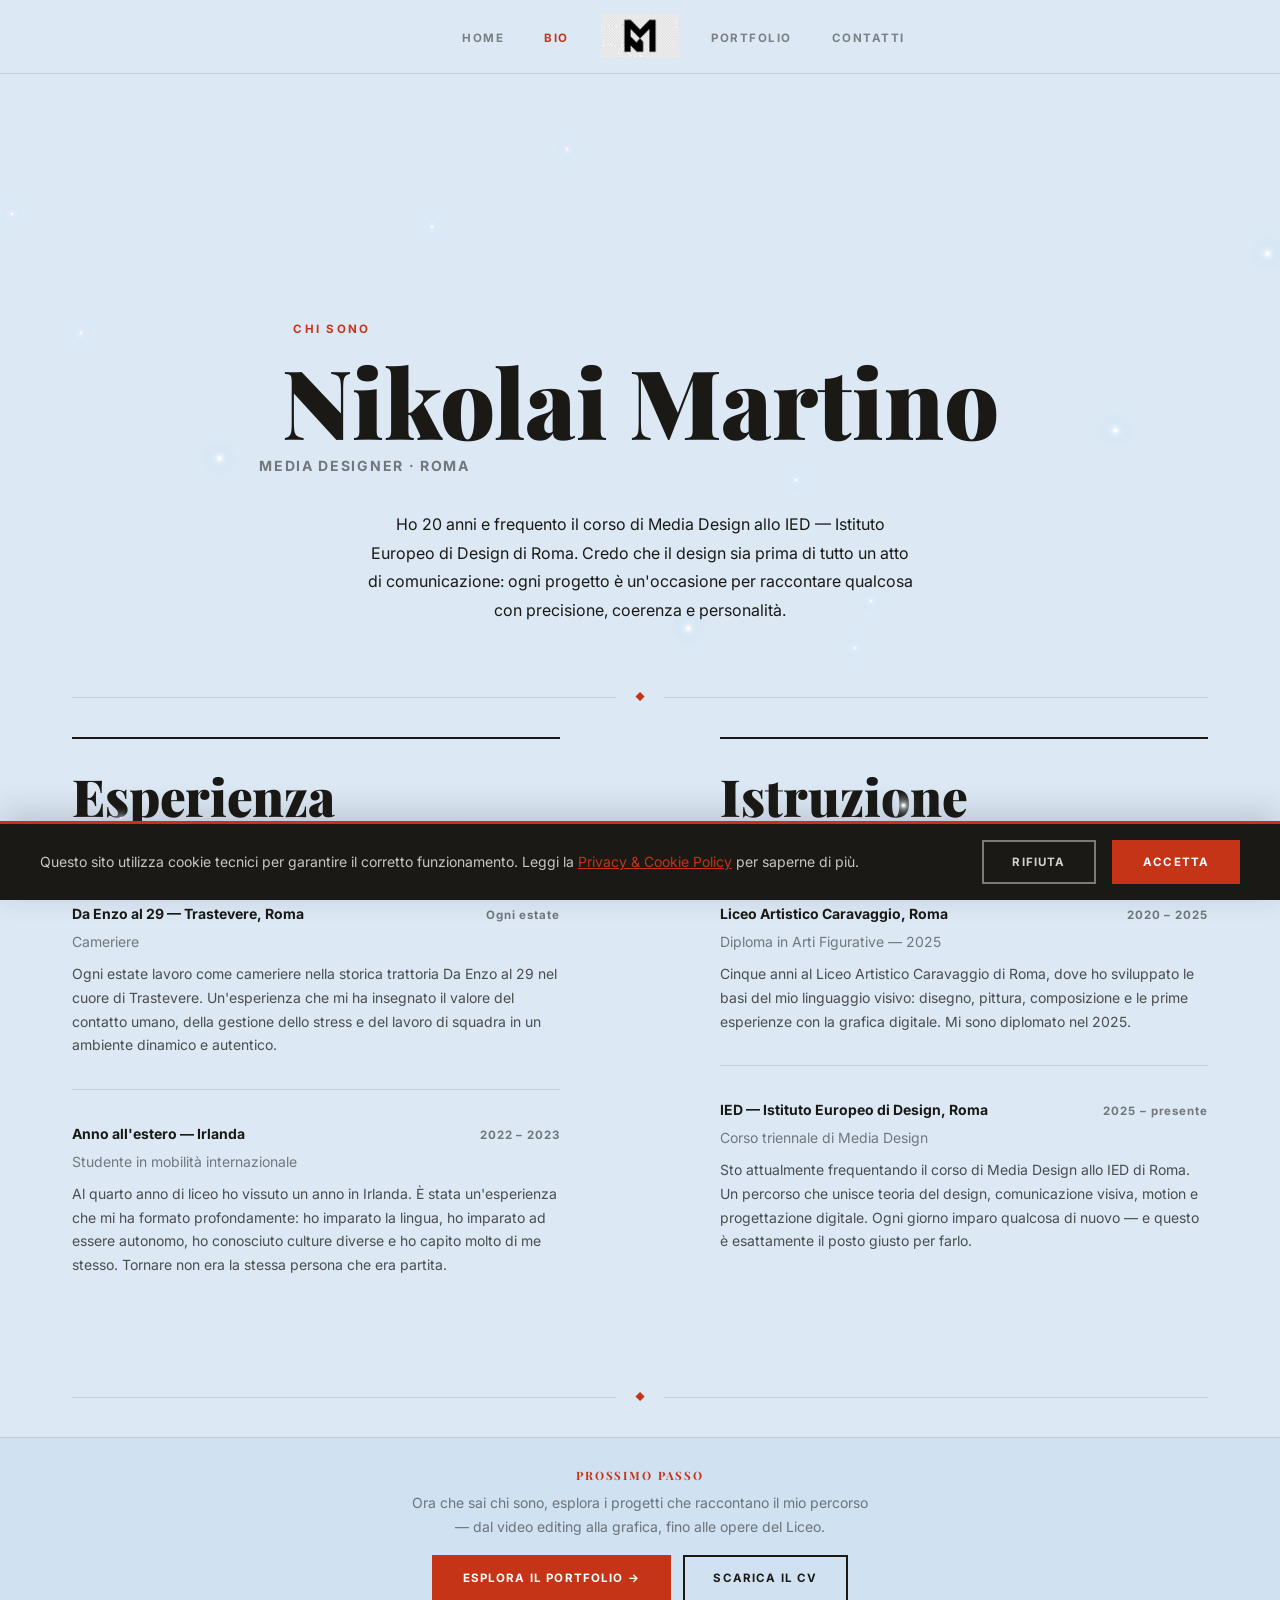
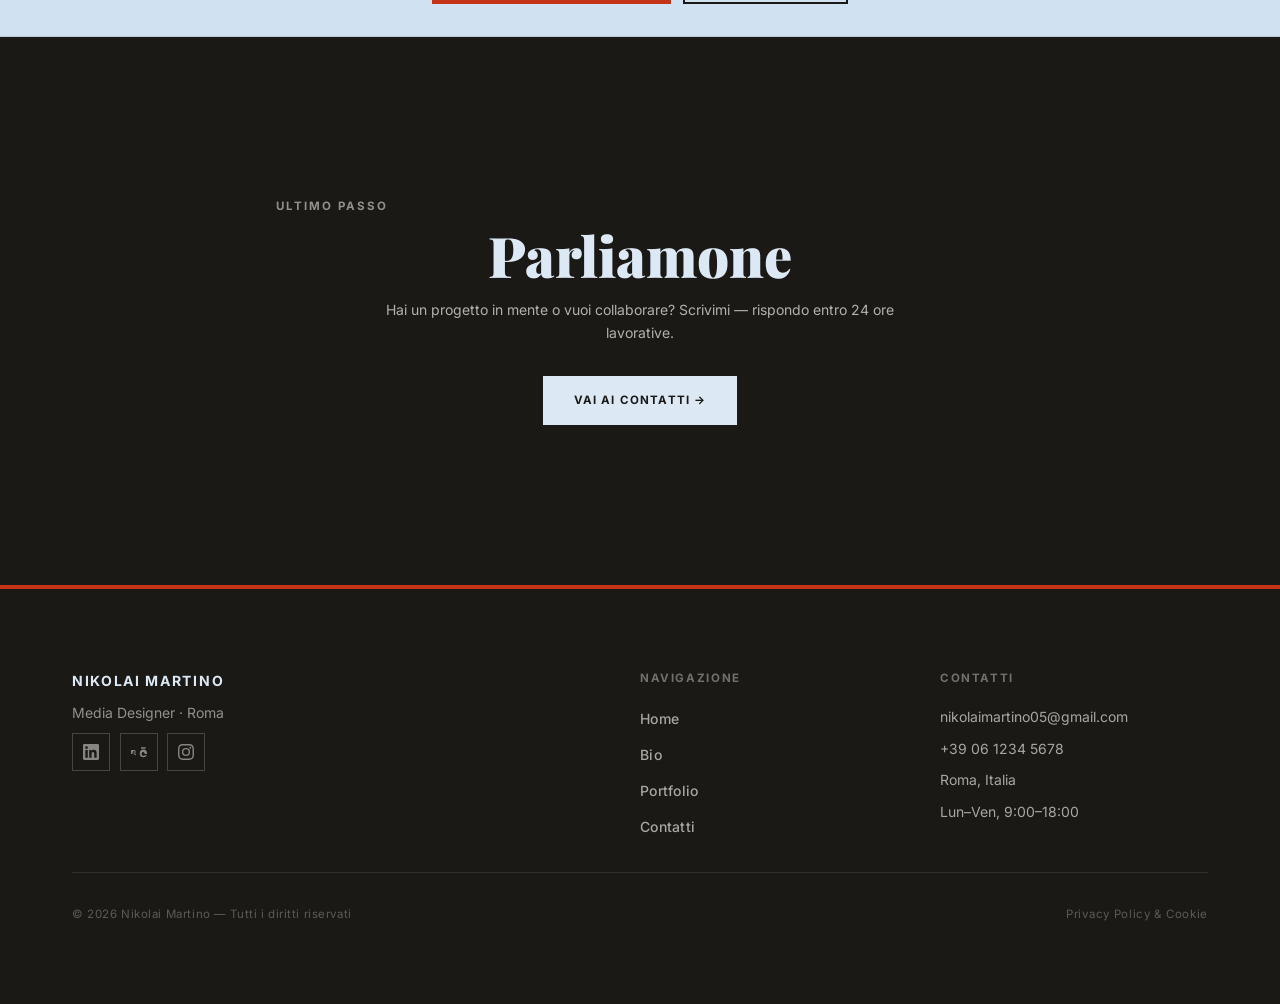
==== commit 917db61d: "Aggiunge intestazioni h2 alle sezioni CTA per la validazione W3C. Sostituisce i paragrafi usati come" ====
--- a/bio.html
+++ b/bio.html
@@ -162,7 +162,7 @@
     <!-- Guida: portfolio -->
     <section class="guide-cta-band" aria-labelledby="guide-cta-heading">
       <div class="container">
-        <p class="guide-cta-band__label" id="guide-cta-heading">Prossimo passo</p>
+        <h2 class="guide-cta-band__label" id="guide-cta-heading">Prossimo passo</h2>
         <p class="guide-cta-band__text">Ora che sai chi sono, esplora i progetti che raccontano il mio percorso — dal video editing alla grafica, fino alle opere del Liceo.</p>
         <div class="guide-cta-band__actions">
           <a href="portfolio.html" class="btn btn--primary">Esplora il portfolio →</a>
--- a/css/style.css
+++ b/css/style.css
@@ -1918,6 +1918,7 @@
 }
 
 .contatti-guide__label {
+  margin: 0;
   font-size: var(--size-xs);
   font-weight: 700;
   letter-spacing: 0.18em;
@@ -2736,6 +2737,7 @@
 }
 
 .pv-next-project__label {
+  margin: 0;
   font-size: var(--size-xs);
   font-weight: 700;
   letter-spacing: 0.18em;
@@ -3194,12 +3196,12 @@
 }
 
 .guide-cta-band__label {
+  margin: 0 0 0.5rem;
   font-size: var(--size-xs);
   font-weight: 700;
   letter-spacing: 0.16em;
   text-transform: uppercase;
   color: var(--color-accent);
-  margin-bottom: 0.5rem;
   width: 100%;
   text-align: center;
 }
